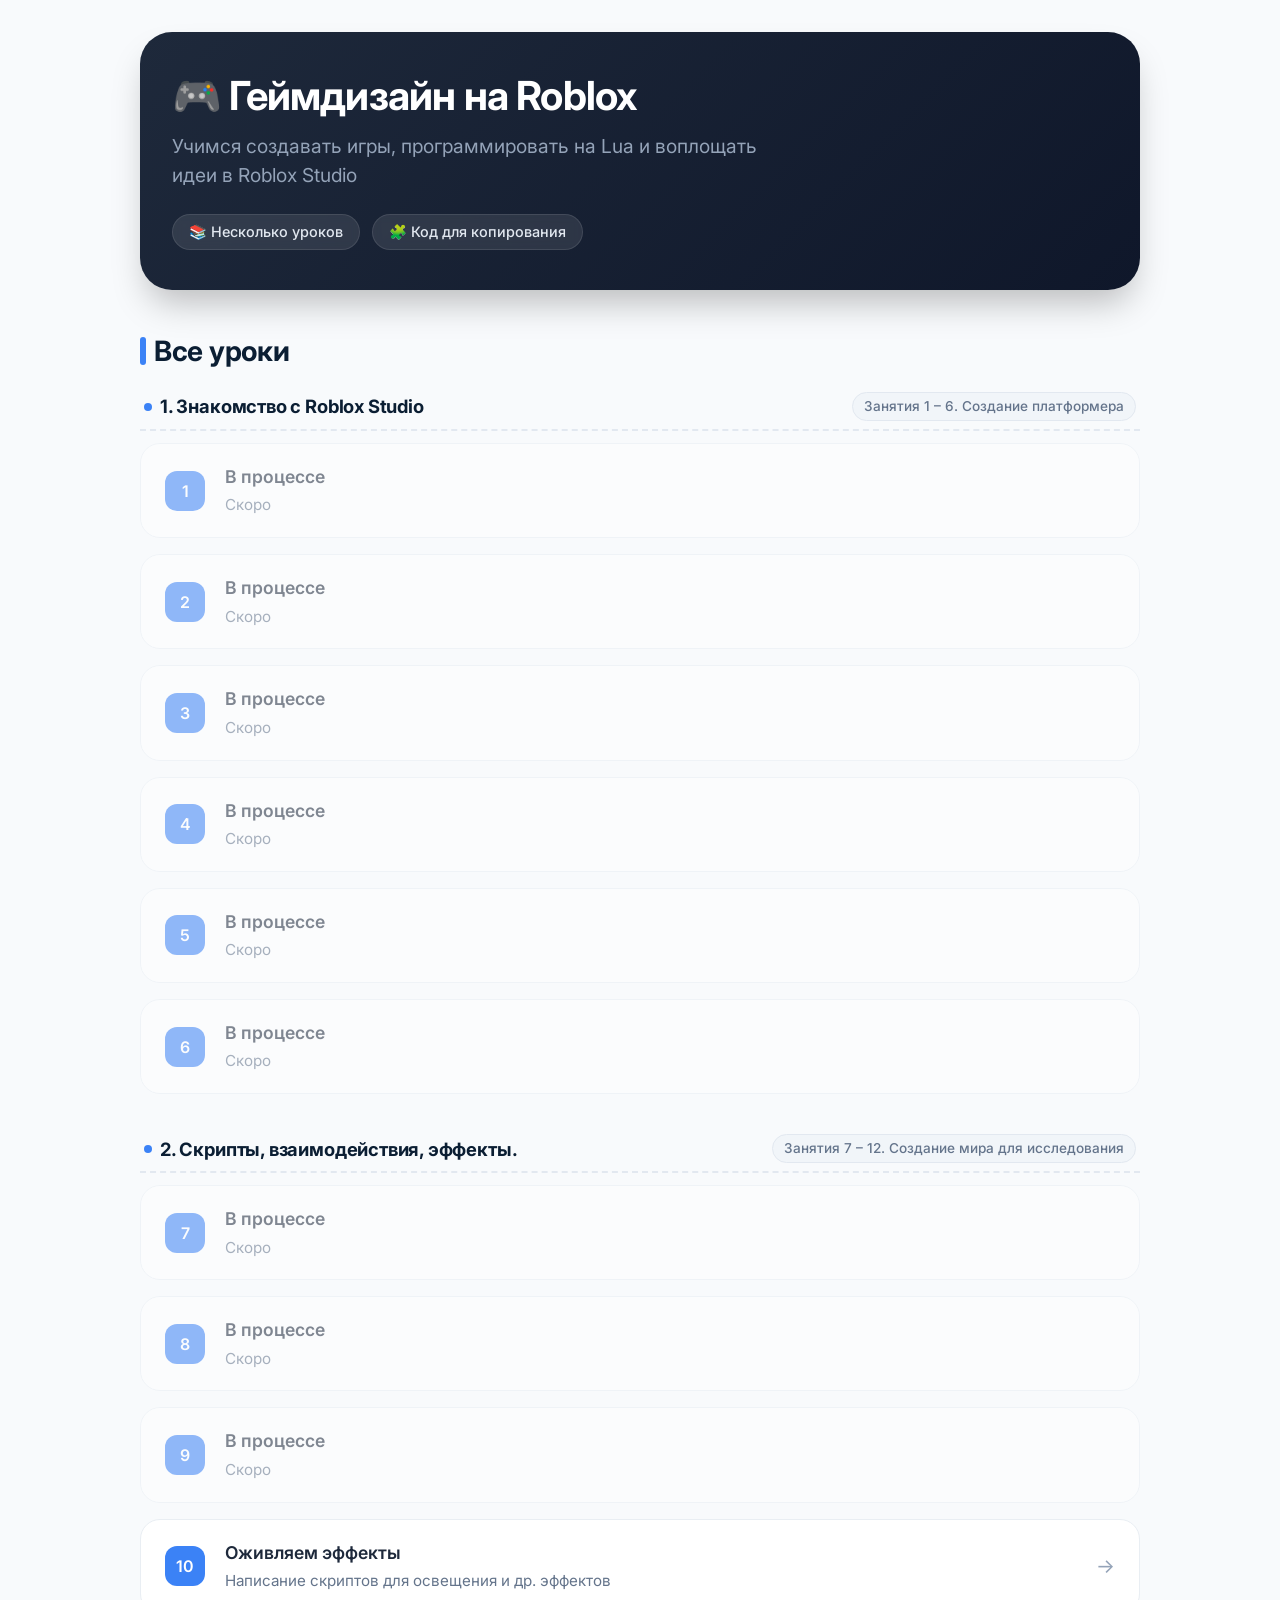
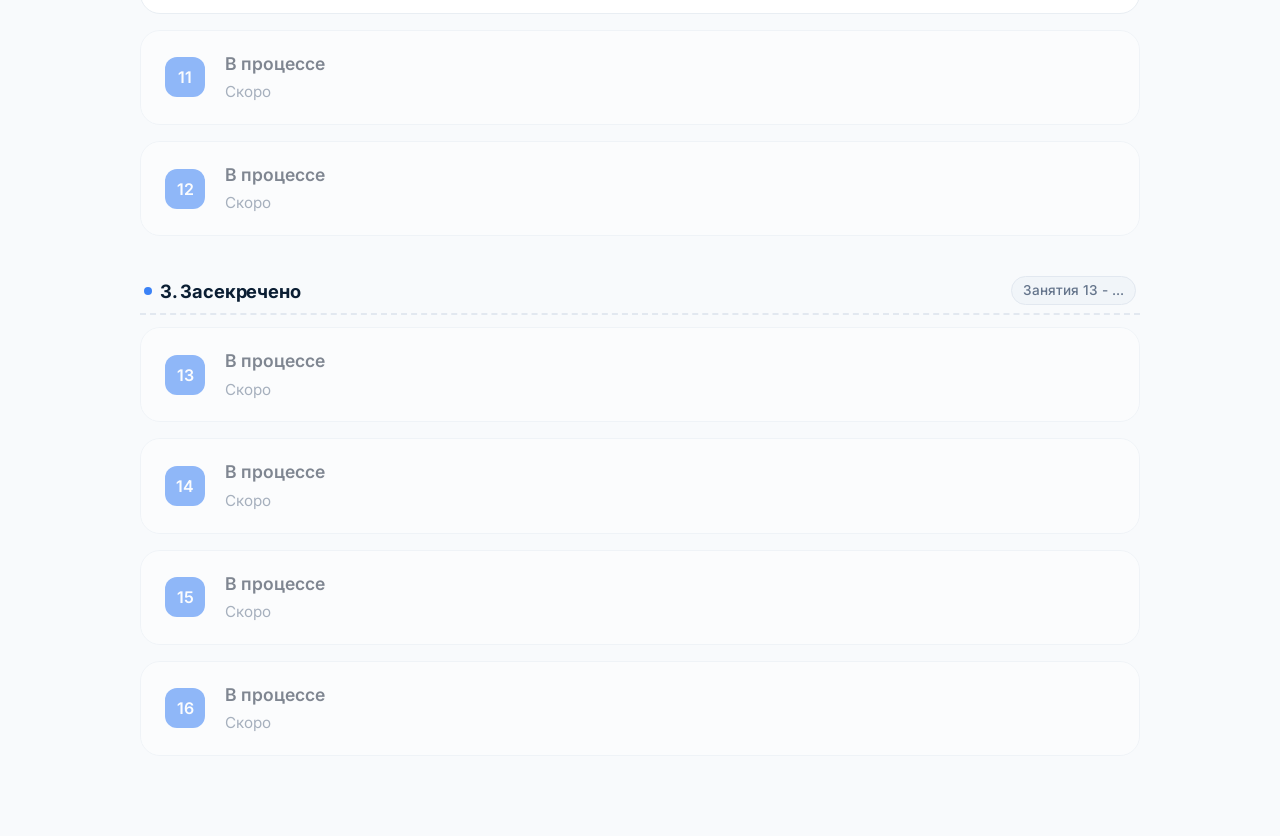
==== index.html @ 6292d8cd "Update index.html" ====
<!DOCTYPE html>
<html lang="ru">
<head>
  <meta charset="UTF-8">
  <meta name="viewport" content="width=device-width, initial-scale=1.0">
  <title>Геймдизайн на Roblox — уроки для юных создателей</title>
  <link rel="preconnect" href="https://fonts.googleapis.com">
  <link rel="preconnect" href="https://fonts.gstatic.com" crossorigin>
  <link href="https://fonts.googleapis.com/css2?family=Inter:opsz,wght@14..32,400;14..32,500;14..32,600;14..32,700&display=swap" rel="stylesheet">
  <link rel="stylesheet" href="css/style.css">
  <link rel="icon" type="image/png" href="logo-circle-tg.png">
</head>
<body>
  <div class="container">

    <header class="hero">
      <h1>🎮 Геймдизайн на Roblox</h1>
      <p class="subhead">Учимся создавать игры, программировать на Lua и воплощать идеи в Roblox Studio</p>
      <div class="badge-list">
        <span class="badge">📚 Несколько уроков</span>
        <span class="badge">🧩 Код для копирования</span>
      </div>
    </header>

    <section class="section">
      <h2 class="section-title">Все уроки</h2>

      <div class="topic-list">

        <!-- ПОДТЕМА 1 -->
        <section class="topic-block">
          <header class="topic-header">
            <h3 class="topic-title">1. Знакомство с Roblox Studio</h3>
            <span class="topic-range">Занятия 1 – 6. Создание платформера </span>
          </header>
          <div class="lesson-list">
            <a class="lesson-item lesson-item--disabled" href="#">
              <span class="lesson-item__num">1</span>
              <div class="lesson-item__body">
                <h3>В процессе</h3>
                <p>Скоро</p>
              </div>
            </a>
            <a class="lesson-item lesson-item--disabled" href="#">
              <span class="lesson-item__num">2</span>
              <div class="lesson-item__body">
                <h3>В процессе</h3>
                <p>Скоро</p>
              </div>
            </a>
            <a class="lesson-item lesson-item--disabled" href="#">
              <span class="lesson-item__num">3</span>
              <div class="lesson-item__body">
                <h3>В процессе</h3>
                <p>Скоро</p>
              </div>
            </a>
            <a class="lesson-item lesson-item--disabled" href="#">
              <span class="lesson-item__num">4</span>
              <div class="lesson-item__body">
                <h3>В процессе</h3>
                <p>Скоро</p>
              </div>
            </a>
            <a class="lesson-item lesson-item--disabled" href="#">
              <span class="lesson-item__num">5</span>
              <div class="lesson-item__body">
                <h3>В процессе</h3>
                <p>Скоро</p>
              </div>
            </a>
            <a class="lesson-item lesson-item--disabled" href="#">
              <span class="lesson-item__num">6</span>
              <div class="lesson-item__body">
                <h3>В процессе</h3>
                <p>Скоро</p>
              </div>
            </a>
          </div>
        </section>

        <!-- ПОДТЕМА 2 -->
        <section class="topic-block">
          <header class="topic-header">
            <h3 class="topic-title">2. Скрипты, взаимодействия, эффекты.</h3>
            <span class="topic-range">Занятия 7 – 12. Создание мира для исследования</span>
          </header>
          <div class="lesson-list">
            <a class="lesson-item lesson-item--disabled" href="#">
              <span class="lesson-item__num">7</span>
              <div class="lesson-item__body">
                <h3>В процессе</h3>
                <p>Скоро</p>
              </div>
            </a>
            <a class="lesson-item lesson-item--disabled" href="#">
              <span class="lesson-item__num">8</span>
              <div class="lesson-item__body">
                <h3>В процессе</h3>
                <p>Скоро</p>
              </div>
            </a>
            <a class="lesson-item lesson-item--disabled" href="#">
              <span class="lesson-item__num">9</span>
              <div class="lesson-item__body">
                <h3>В процессе</h3>
                <p>Скоро</p>
              </div>
            </a>
            <a class="lesson-item" href="lessons/lesson-10.html">
              <span class="lesson-item__num">10</span>
              <div class="lesson-item__body">
                <h3>Оживляем эффекты</h3>
                <p>Написание скриптов для освещения и др. эффектов</p>
              </div>
              <span class="lesson-item__arrow">→</span>
            </a>
            <a class="lesson-item lesson-item--disabled" href="#">
              <span class="lesson-item__num">11</span>
              <div class="lesson-item__body">
                <h3>В процессе</h3>
                <p>Скоро</p>
              </div>
            </a>
            <a class="lesson-item lesson-item--disabled" href="#">
              <span class="lesson-item__num">12</span>
              <div class="lesson-item__body">
                <h3>В процессе</h3>
                <p>Скоро</p>
              </div>
            </a>
          </div>
        </section>

        <!-- ПОДТЕМА 3 — занятие 7 является первым в этой подтеме -->
        <section class="topic-block">
          <header class="topic-header">
            <h3 class="topic-title">3. Засекречено</h3>
            <span class="topic-range">Занятия 13 - ...</span>
          </header>
          <div class="lesson-list">
            <a class="lesson-item lesson-item--disabled" href="#">
              <span class="lesson-item__num">13</span>
              <div class="lesson-item__body">
                <h3>В процессе</h3>
                <p>Скоро</p>
              </div>
            </a>
            <a class="lesson-item lesson-item--disabled" href="#">
              <span class="lesson-item__num">14</span>
              <div class="lesson-item__body">
                <h3>В процессе</h3>
                <p>Скоро</p>
              </div>
            </a>
            <a class="lesson-item lesson-item--disabled" href="#">
              <span class="lesson-item__num">15</span>
              <div class="lesson-item__body">
                <h3>В процессе</h3>
                <p>Скоро</p>
              </div>
            </a>
            <a class="lesson-item lesson-item--disabled" href="#">
              <span class="lesson-item__num">16</span>
              <div class="lesson-item__body">
                <h3>В процессе</h3>
                <p>Скоро</p>
              </div>
            </a>
          </div>
        </section>

      </div>
    </section>

  </div>
</body>
</html>
---- css/style.css ----
/* ===== БАЗА ===== */
* {
  margin: 0;
  padding: 0;
  box-sizing: border-box;
}

body {
  font-family: 'Inter', system-ui, -apple-system, sans-serif;
  background: #f8fafc;
  color: #0f172a;
  line-height: 1.5;
  padding: 2rem 1.5rem;
}

.container {
  max-width: 1000px;
  margin: 0 auto;
}

/* ===== ОБЩИЕ КОМПОНЕНТЫ ===== */
.section {
  margin-bottom: 3rem;
}

.section-title {
  font-size: 1.75rem;
  font-weight: 700;
  letter-spacing: -0.01em;
  margin-bottom: 1.25rem;
  display: flex;
  align-items: center;
  gap: 0.5rem;
  color: #0b1e33;
}

.section-title::before {
  content: '';
  display: inline-block;
  width: 6px;
  height: 1.75rem;
  background: #3b82f6;
  border-radius: 4px;
}

/* ===== ХЕДЕР ===== */
.hero {
  background: linear-gradient(135deg, #1e293b 0%, #0f172a 100%);
  color: white;
  border-radius: 2rem;
  padding: 2.5rem 2rem;
  margin-bottom: 2.5rem;
  box-shadow: 0 20px 35px -8px rgba(0, 0, 0, 0.25);
}

.hero h1 {
  font-size: 2.5rem;
  font-weight: 700;
  letter-spacing: -0.02em;
  line-height: 1.2;
  margin-bottom: 0.75rem;
}

.hero .subhead {
  font-size: 1.2rem;
  color: #94a3b8;
  max-width: 600px;
  font-weight: 400;
}

.badge-list {
  display: flex;
  flex-wrap: wrap;
  gap: 0.75rem;
  margin-top: 1.5rem;
}

.badge {
  background: rgba(255, 255, 255, 0.1);
  backdrop-filter: blur(4px);
  padding: 0.4rem 1rem;
  border-radius: 40px;
  font-size: 0.9rem;
  font-weight: 500;
  color: #e2e8f0;
  border: 1px solid rgba(255, 255, 255, 0.1);
}

/* ===== ХЛЕБНЫЕ КРОШКИ ===== */
.breadcrumbs {
  margin-bottom: 1.25rem;
  font-size: 0.95rem;
}

.breadcrumbs a {
  color: #3b82f6;
  text-decoration: none;
  font-weight: 500;
}

.breadcrumbs a:hover {
  text-decoration: underline;
}

/* ===== СПИСОК УРОКОВ (главная) ===== */
.lesson-list {
  display: flex;
  flex-direction: column;
  gap: 1rem;
}

.lesson-item {
  display: flex;
  align-items: center;
  gap: 1.25rem;
  background: white;
  padding: 1.25rem 1.5rem;
  border-radius: 1.25rem;
  border: 1px solid #e9eef3;
  text-decoration: none;
  color: inherit;
  transition: box-shadow 0.2s, border-color 0.2s, transform 0.1s;
}

.lesson-item:hover {
  box-shadow: 0 10px 20px -8px rgba(0, 0, 0, 0.1);
  border-color: #cbd5e1;
}

.lesson-item--disabled {
  opacity: 0.55;
  pointer-events: none;
}

.lesson-item__num {
  background: #3b82f6;
  color: white;
  width: 2.5rem;
  height: 2.5rem;
  border-radius: 12px;
  display: inline-flex;
  align-items: center;
  justify-content: center;
  font-weight: 600;
  flex-shrink: 0;
}

.lesson-item__body {
  flex: 1;
}

.lesson-item__body h3 {
  font-size: 1.1rem;
  font-weight: 600;
  color: #1e293b;
  margin-bottom: 0.25rem;
}

.lesson-item__body p {
  font-size: 0.95rem;
  color: #64748b;
}

.lesson-item__arrow {
  color: #94a3b8;
  font-size: 1.25rem;
}

/* ===== КАРТОЧКИ ЗАДАНИЙ ===== */
.task-grid {
  display: flex;
  flex-direction: column;
  gap: 2rem;
}

.task-card {
  background: white;
  border-radius: 1.5rem;
  box-shadow: 0 8px 20px -6px rgba(0, 0, 0, 0.08), 0 4px 12px -2px rgba(0, 0, 0, 0.03);
  border: 1px solid #e9eef3;
  overflow: hidden;
  transition: box-shadow 0.2s ease;
}

.task-card:hover {
  box-shadow: 0 18px 30px -10px rgba(0, 0, 0, 0.12);
}

.task-header {
  padding: 1.25rem 1.75rem;
  background: #f9fcff;
  border-bottom: 1px solid #e9eef3;
  display: flex;
  flex-wrap: wrap;
  align-items: center;
  justify-content: space-between;
  gap: 1rem;
}

.task-header h2 {
  font-size: 1.4rem;
  font-weight: 600;
  color: #1e293b;
  display: flex;
  align-items: center;
  gap: 0.75rem;
}

.task-number {
  background: #3b82f6;
  color: white;
  font-size: 0.9rem;
  font-weight: 600;
  width: 2rem;
  height: 2rem;
  display: inline-flex;
  align-items: center;
  justify-content: center;
  border-radius: 10px;
  flex-shrink: 0;
}

.task-desc {
  font-size: 1rem;
  color: #475569;
  max-width: 70%;
}

/* ===== БЛОК КОДА ===== */
.code-block-wrapper {
  padding: 1.5rem 1.75rem 1.75rem;
  background: #ffffff;
}

.code-label {
  display: flex;
  justify-content: space-between;
  align-items: center;
  margin-bottom: 0.75rem;
  gap: 1rem;
}

.code-label span {
  font-size: 0.85rem;
  letter-spacing: 0.03em;
  font-weight: 600;
  color: #64748b;
}

.copy-button {
  background: #eef2f6;
  border: 1px solid #dae2ed;
  padding: 0.5rem 1rem;
  border-radius: 2rem;
  font-size: 0.85rem;
  font-weight: 600;
  color: #1e293b;
  display: inline-flex;
  align-items: center;
  gap: 0.5rem;
  cursor: pointer;
  transition: background 0.15s, color 0.15s, transform 0.1s;
}

.copy-button:hover {
  background: #3b82f6;
  color: white;
  border-color: #3b82f6;
}

.copy-button:active {
  transform: scale(0.97);
}

.copy-button.copied {
  background: #10b981;
  color: white;
  border-color: #10b981;
}

pre {
  background: #0d1b2a;
  border-radius: 1rem;
  padding: 1.5rem 1.75rem;
  overflow-x: auto;
  font-family: 'Fira Code', 'JetBrains Mono', 'Cascadia Code', 'Consolas', monospace;
  font-size: 0.95rem;
  line-height: 1.6;
  color: #e2e8f0;
  border: 1px solid #1e2a3a;
  tab-size: 4;
}

code {
  font-family: inherit;
}

pre::-webkit-scrollbar {
  height: 8px;
}
pre::-webkit-scrollbar-track {
  background: #1e293b;
  border-radius: 4px;
}
pre::-webkit-scrollbar-thumb {
  background: #475569;
  border-radius: 4px;
}

/* ===== ФУТЕР / НАВИГАЦИЯ ===== */
.footer-nav {
  margin-top: 2.5rem;
  padding-top: 1.5rem;
  border-top: 2px solid #e2e8f0;
  display: flex;
  justify-content: space-between;
  align-items: center;
  flex-wrap: wrap;
  gap: 1rem;
  color: #64748b;
  font-size: 0.9rem;
}

.footer-nav a {
  color: #3b82f6;
  text-decoration: none;
  font-weight: 500;
}

.footer-nav a:hover {
  text-decoration: underline;
}

/* ===== МОБИЛЬНАЯ АДАПТИВНОСТЬ ===== */
@media (max-width: 640px) {
  body {
    padding: 1rem;
  }

  .hero {
    padding: 1.75rem 1.25rem;
  }

  .hero h1 {
    font-size: 1.9rem;
  }

  .task-header {
    flex-direction: column;
    align-items: flex-start;
    padding: 1rem 1.25rem;
  }

  .task-desc {
    max-width: 100%;
  }

  .code-block-wrapper {
    padding: 1rem 1.25rem 1.25rem;
  }

  pre {
    padding: 1rem;
    font-size: 0.85rem;
  }

  .task-header h2 {
    font-size: 1.2rem;
  }

  .lesson-item {
    padding: 1rem;
  }
}
/* ===== ПОДТЕМЫ ===== */
.topic-list {
  display: flex;
  flex-direction: column;
  gap: 2.5rem;
}

.topic-block {
  display: flex;
  flex-direction: column;
  gap: 0.75rem;
}

.topic-header {
  display: flex;
  align-items: baseline;
  justify-content: space-between;
  flex-wrap: wrap;
  gap: 0.5rem;
  padding: 0 0.25rem 0.5rem;
  border-bottom: 2px dashed #e2e8f0;
}

.topic-title {
  font-size: 1.15rem;
  font-weight: 700;
  color: #0b1e33;
  letter-spacing: -0.01em;
  display: flex;
  align-items: center;
  gap: 0.5rem;
}

.topic-title::before {
  content: '';
  width: 8px;
  height: 8px;
  background: #3b82f6;
  border-radius: 50%;
  display: inline-block;
}

.topic-range {
  font-size: 0.85rem;
  font-weight: 500;
  color: #64748b;
  background: #f1f5f9;
  padding: 0.2rem 0.7rem;
  border-radius: 40px;
  border: 1px solid #e2e8f0;
  white-space: nowrap;
}

/* ===== МОБИЛЬНАЯ АДАПТИВНОСТЬ (дополнение к существующему блоку) ===== */
@media (max-width: 640px) {
  .topic-header {
    flex-direction: column;
    align-items: flex-start;
  }

  .topic-title {
    font-size: 1.05rem;
  }
}
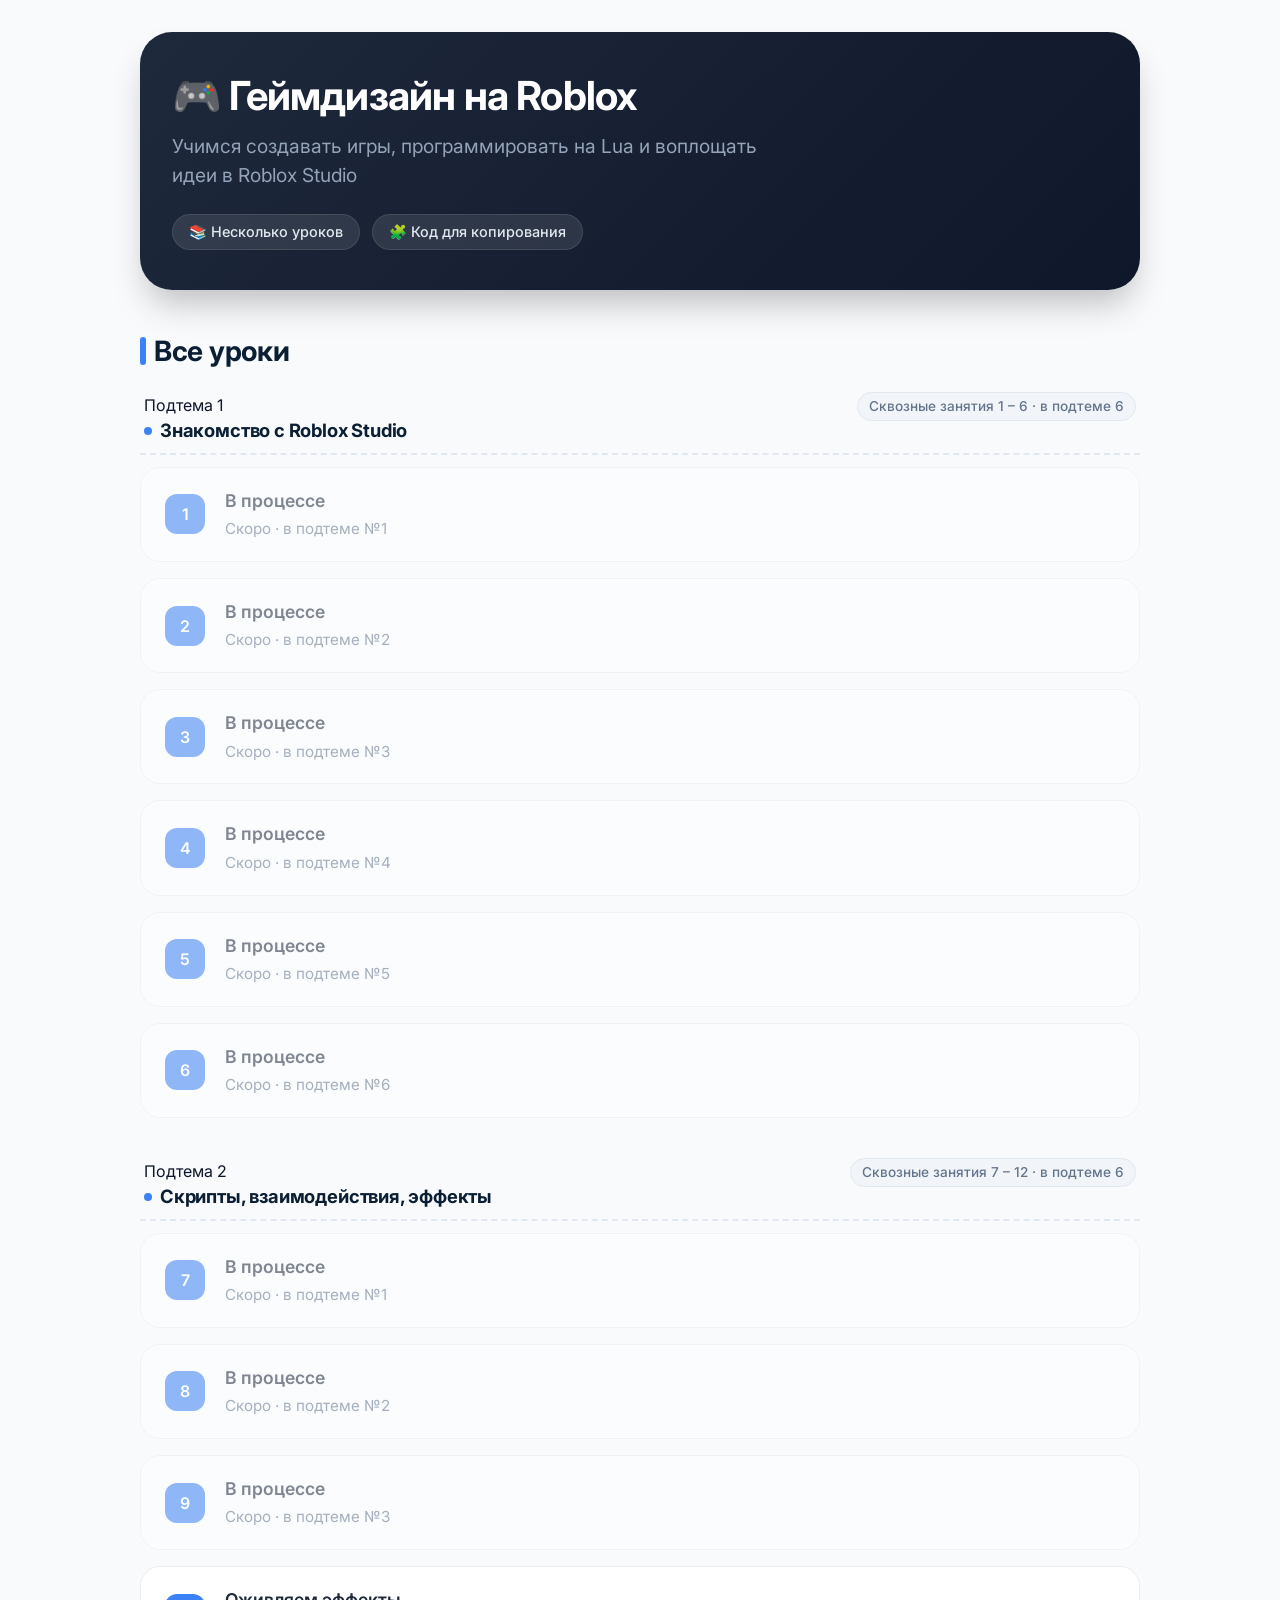
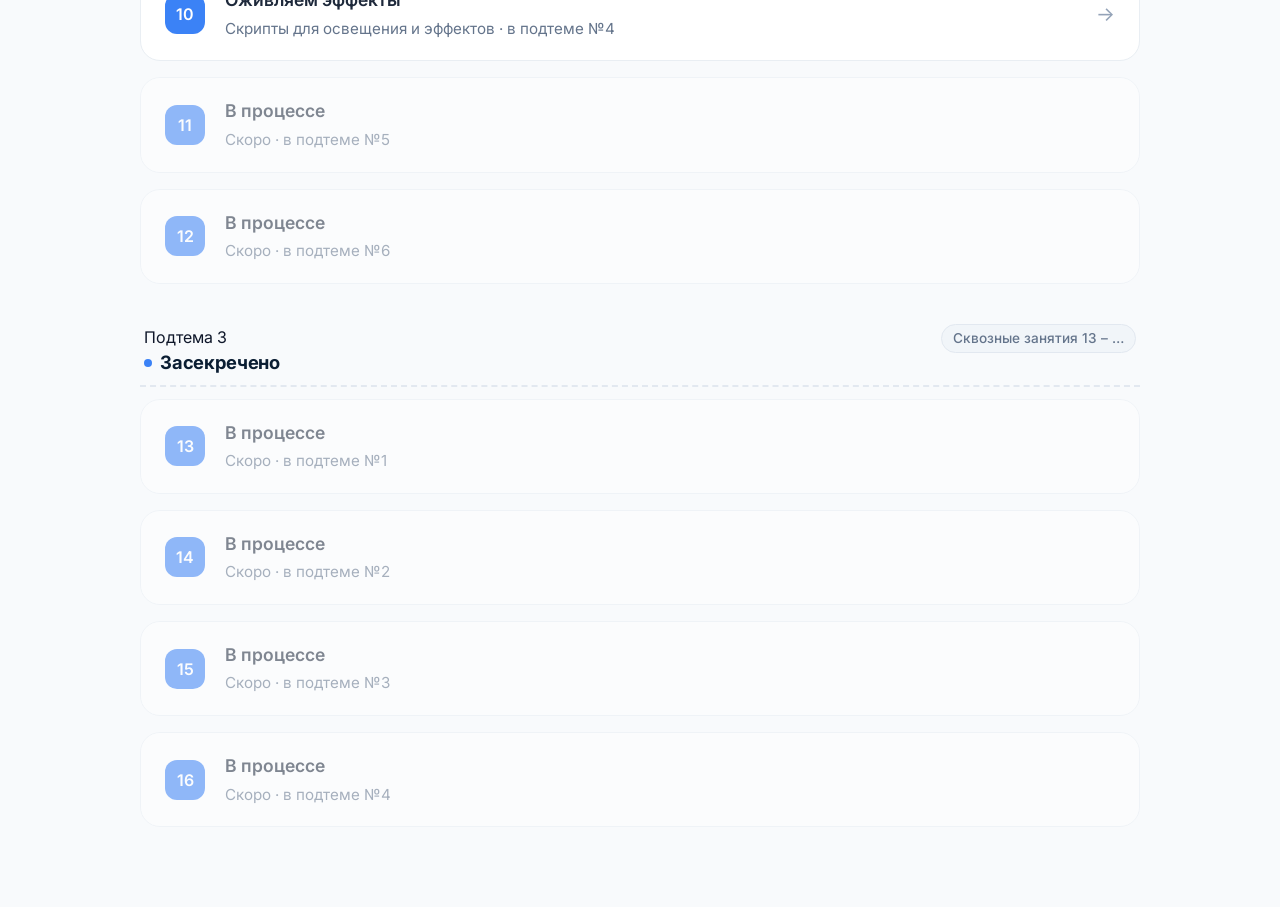
==== commit 4dc2680f: "Update index.html" ====
--- a/index.html
+++ b/index.html
@@ -30,50 +30,53 @@
         <!-- ПОДТЕМА 1 -->
         <section class="topic-block">
           <header class="topic-header">
-            <h3 class="topic-title">1. Знакомство с Roblox Studio</h3>
-            <span class="topic-range">Занятия 1 – 6. Создание платформера </span>
+            <div class="topic-header__title">
+              <span class="topic-index">Подтема 1</span>
+              <h3 class="topic-title">Знакомство с Roblox Studio</h3>
+            </div>
+            <span class="topic-range">Сквозные занятия 1 – 6 · в подтеме 6</span>
           </header>
           <div class="lesson-list">
             <a class="lesson-item lesson-item--disabled" href="#">
               <span class="lesson-item__num">1</span>
               <div class="lesson-item__body">
                 <h3>В процессе</h3>
-                <p>Скоро</p>
+                <p>Скоро · в подтеме №1</p>
               </div>
             </a>
             <a class="lesson-item lesson-item--disabled" href="#">
               <span class="lesson-item__num">2</span>
               <div class="lesson-item__body">
                 <h3>В процессе</h3>
-                <p>Скоро</p>
+                <p>Скоро · в подтеме №2</p>
               </div>
             </a>
             <a class="lesson-item lesson-item--disabled" href="#">
               <span class="lesson-item__num">3</span>
               <div class="lesson-item__body">
                 <h3>В процессе</h3>
-                <p>Скоро</p>
+                <p>Скоро · в подтеме №3</p>
               </div>
             </a>
             <a class="lesson-item lesson-item--disabled" href="#">
               <span class="lesson-item__num">4</span>
               <div class="lesson-item__body">
                 <h3>В процессе</h3>
-                <p>Скоро</p>
+                <p>Скоро · в подтеме №4</p>
               </div>
             </a>
             <a class="lesson-item lesson-item--disabled" href="#">
               <span class="lesson-item__num">5</span>
               <div class="lesson-item__body">
                 <h3>В процессе</h3>
-                <p>Скоро</p>
+                <p>Скоро · в подтеме №5</p>
               </div>
             </a>
             <a class="lesson-item lesson-item--disabled" href="#">
               <span class="lesson-item__num">6</span>
               <div class="lesson-item__body">
                 <h3>В процессе</h3>
-                <p>Скоро</p>
+                <p>Скоро · в подтеме №6</p>
               </div>
             </a>
           </div>
@@ -82,36 +85,39 @@
         <!-- ПОДТЕМА 2 -->
         <section class="topic-block">
           <header class="topic-header">
-            <h3 class="topic-title">2. Скрипты, взаимодействия, эффекты.</h3>
-            <span class="topic-range">Занятия 7 – 12. Создание мира для исследования</span>
+            <div class="topic-header__title">
+              <span class="topic-index">Подтема 2</span>
+              <h3 class="topic-title">Скрипты, взаимодействия, эффекты</h3>
+            </div>
+            <span class="topic-range">Сквозные занятия 7 – 12 · в подтеме 6</span>
           </header>
           <div class="lesson-list">
             <a class="lesson-item lesson-item--disabled" href="#">
               <span class="lesson-item__num">7</span>
               <div class="lesson-item__body">
                 <h3>В процессе</h3>
-                <p>Скоро</p>
+                <p>Скоро · в подтеме №1</p>
               </div>
             </a>
             <a class="lesson-item lesson-item--disabled" href="#">
               <span class="lesson-item__num">8</span>
               <div class="lesson-item__body">
                 <h3>В процессе</h3>
-                <p>Скоро</p>
+                <p>Скоро · в подтеме №2</p>
               </div>
             </a>
             <a class="lesson-item lesson-item--disabled" href="#">
               <span class="lesson-item__num">9</span>
               <div class="lesson-item__body">
                 <h3>В процессе</h3>
-                <p>Скоро</p>
+                <p>Скоро · в подтеме №3</p>
               </div>
             </a>
             <a class="lesson-item" href="lessons/lesson-10.html">
               <span class="lesson-item__num">10</span>
               <div class="lesson-item__body">
                 <h3>Оживляем эффекты</h3>
-                <p>Написание скриптов для освещения и др. эффектов</p>
+                <p>Скрипты для освещения и эффектов · в подтеме №4</p>
               </div>
               <span class="lesson-item__arrow">→</span>
             </a>
@@ -119,52 +125,55 @@
               <span class="lesson-item__num">11</span>
               <div class="lesson-item__body">
                 <h3>В процессе</h3>
-                <p>Скоро</p>
+                <p>Скоро · в подтеме №5</p>
               </div>
             </a>
             <a class="lesson-item lesson-item--disabled" href="#">
               <span class="lesson-item__num">12</span>
               <div class="lesson-item__body">
                 <h3>В процессе</h3>
-                <p>Скоро</p>
+                <p>Скоро · в подтеме №6</p>
               </div>
             </a>
           </div>
         </section>
 
-        <!-- ПОДТЕМА 3 — занятие 7 является первым в этой подтеме -->
+        <!-- ПОДТЕМА 3 -->
         <section class="topic-block">
           <header class="topic-header">
-            <h3 class="topic-title">3. Засекречено</h3>
-            <span class="topic-range">Занятия 13 - ...</span>
+            <div class="topic-header__title">
+              <span class="topic-index">Подтема 3</span>
+              <h3 class="topic-title">Засекречено</h3>
+            </div>
+            <span class="topic-range">Сквозные занятия 13 – …</span>
           </header>
           <div class="lesson-list">
             <a class="lesson-item lesson-item--disabled" href="#">
               <span class="lesson-item__num">13</span>
               <div class="lesson-item__body">
                 <h3>В процессе</h3>
-                <p>Скоро</p>
+                <p>Скоро · в подтеме №1</p>
               </div>
             </a>
             <a class="lesson-item lesson-item--disabled" href="#">
               <span class="lesson-item__num">14</span>
               <div class="lesson-item__body">
                 <h3>В процессе</h3>
-                <p>Скоро</p>
+                <p>Скоро · в подтеме №2</p>
               </div>
             </a>
             <a class="lesson-item lesson-item--disabled" href="#">
               <span class="lesson-item__num">15</span>
               <div class="lesson-item__body">
                 <h3>В процессе</h3>
-                <p>Скоро</p>
+                <p>Скоро · в подтеме №3</p>
               </div>
             </a>
             <a class="lesson-item lesson-item--disabled" href="#">
               <span class="lesson-item__num">16</span>
               <div class="lesson-item__body">
                 <h3>В процессе</h3>
-                <p>Скоро</p>
+                <p>Скоро · в подтеме №4</p>
               </div>
             </a>
           </div>
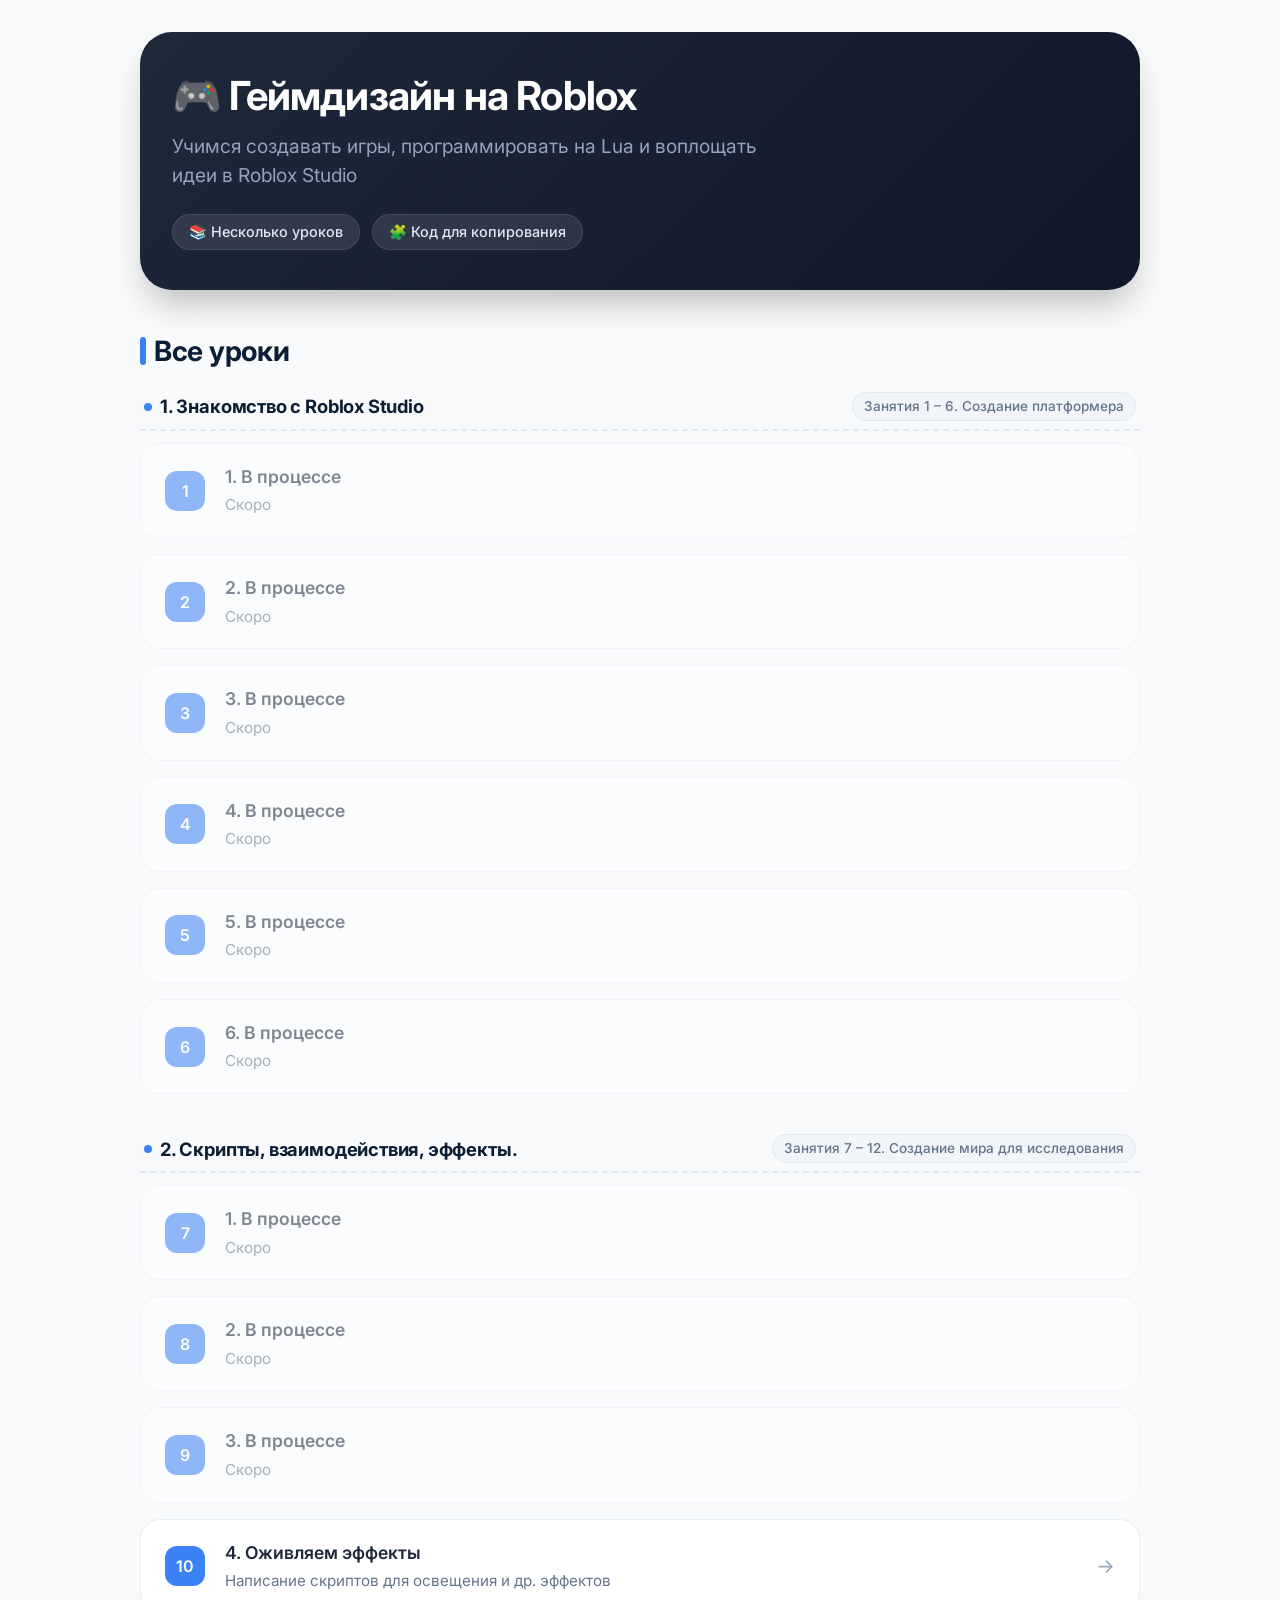
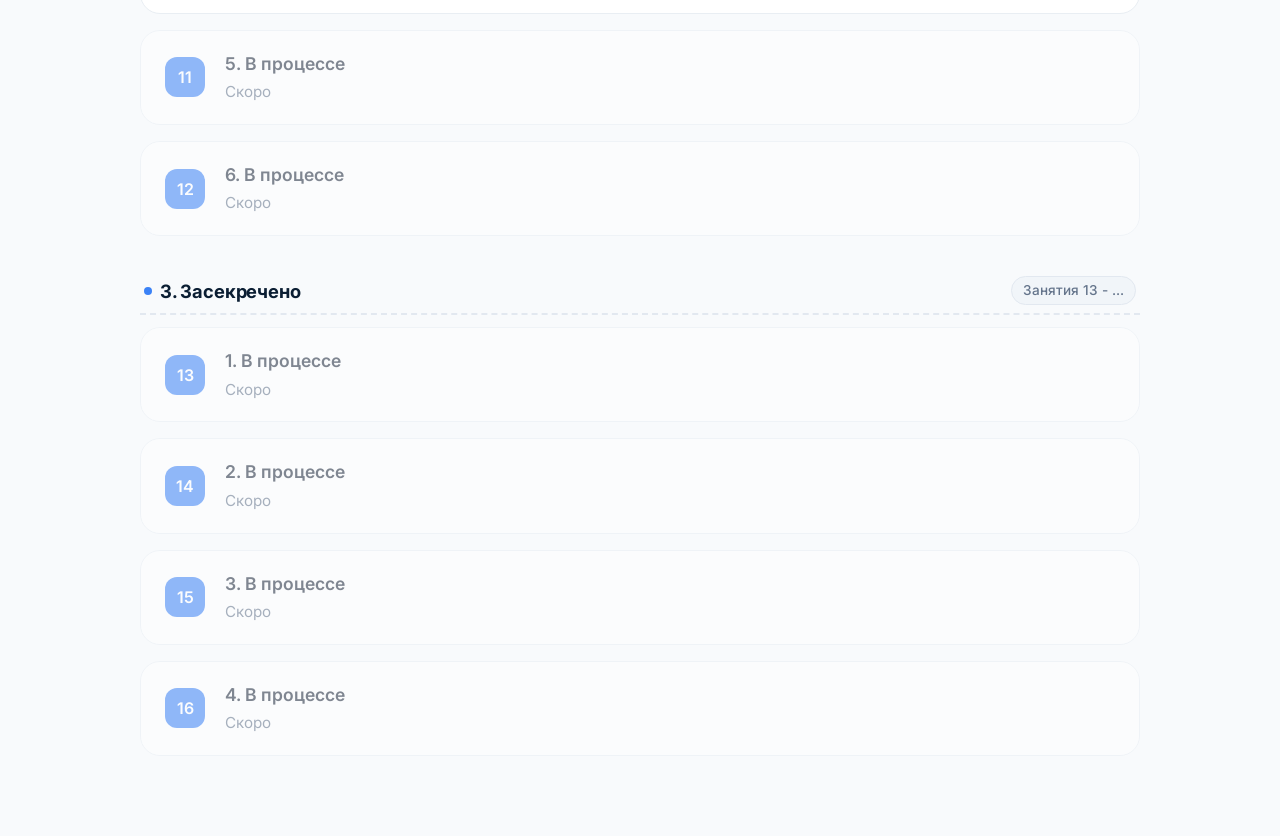
==== commit b41d3846: "Update index.html" ====
--- a/index.html
+++ b/index.html
@@ -30,53 +30,50 @@
         <!-- ПОДТЕМА 1 -->
         <section class="topic-block">
           <header class="topic-header">
-            <div class="topic-header__title">
-              <span class="topic-index">Подтема 1</span>
-              <h3 class="topic-title">Знакомство с Roblox Studio</h3>
-            </div>
-            <span class="topic-range">Сквозные занятия 1 – 6 · в подтеме 6</span>
+            <h3 class="topic-title">1. Знакомство с Roblox Studio</h3>
+            <span class="topic-range">Занятия 1 – 6. Создание платформера </span>
           </header>
           <div class="lesson-list">
             <a class="lesson-item lesson-item--disabled" href="#">
               <span class="lesson-item__num">1</span>
               <div class="lesson-item__body">
-                <h3>В процессе</h3>
-                <p>Скоро · в подтеме №1</p>
+                <h3>1. В процессе</h3>
+                <p>Скоро</p>
               </div>
             </a>
             <a class="lesson-item lesson-item--disabled" href="#">
               <span class="lesson-item__num">2</span>
               <div class="lesson-item__body">
-                <h3>В процессе</h3>
-                <p>Скоро · в подтеме №2</p>
+                <h3>2. В процессе</h3>
+                <p>Скоро</p>
               </div>
             </a>
             <a class="lesson-item lesson-item--disabled" href="#">
               <span class="lesson-item__num">3</span>
               <div class="lesson-item__body">
-                <h3>В процессе</h3>
-                <p>Скоро · в подтеме №3</p>
+                <h3>3. В процессе</h3>
+                <p>Скоро</p>
               </div>
             </a>
             <a class="lesson-item lesson-item--disabled" href="#">
               <span class="lesson-item__num">4</span>
               <div class="lesson-item__body">
-                <h3>В процессе</h3>
-                <p>Скоро · в подтеме №4</p>
+                <h3>4. В процессе</h3>
+                <p>Скоро</p>
               </div>
             </a>
             <a class="lesson-item lesson-item--disabled" href="#">
               <span class="lesson-item__num">5</span>
               <div class="lesson-item__body">
-                <h3>В процессе</h3>
-                <p>Скоро · в подтеме №5</p>
+                <h3>5. В процессе</h3>
+                <p>Скоро</p>
               </div>
             </a>
             <a class="lesson-item lesson-item--disabled" href="#">
               <span class="lesson-item__num">6</span>
               <div class="lesson-item__body">
-                <h3>В процессе</h3>
-                <p>Скоро · в подтеме №6</p>
+                <h3>6. В процессе</h3>
+                <p>Скоро</p>
               </div>
             </a>
           </div>
@@ -85,95 +82,89 @@
         <!-- ПОДТЕМА 2 -->
         <section class="topic-block">
           <header class="topic-header">
-            <div class="topic-header__title">
-              <span class="topic-index">Подтема 2</span>
-              <h3 class="topic-title">Скрипты, взаимодействия, эффекты</h3>
-            </div>
-            <span class="topic-range">Сквозные занятия 7 – 12 · в подтеме 6</span>
+            <h3 class="topic-title">2. Скрипты, взаимодействия, эффекты.</h3>
+            <span class="topic-range">Занятия 7 – 12. Создание мира для исследования</span>
           </header>
           <div class="lesson-list">
             <a class="lesson-item lesson-item--disabled" href="#">
               <span class="lesson-item__num">7</span>
               <div class="lesson-item__body">
-                <h3>В процессе</h3>
-                <p>Скоро · в подтеме №1</p>
+                <h3>1. В процессе</h3>
+                <p>Скоро</p>
               </div>
             </a>
             <a class="lesson-item lesson-item--disabled" href="#">
               <span class="lesson-item__num">8</span>
               <div class="lesson-item__body">
-                <h3>В процессе</h3>
-                <p>Скоро · в подтеме №2</p>
+                <h3>2. В процессе</h3>
+                <p>Скоро</p>
               </div>
             </a>
             <a class="lesson-item lesson-item--disabled" href="#">
               <span class="lesson-item__num">9</span>
               <div class="lesson-item__body">
-                <h3>В процессе</h3>
-                <p>Скоро · в подтеме №3</p>
+                <h3>3. В процессе</h3>
+                <p>Скоро</p>
               </div>
             </a>
             <a class="lesson-item" href="lessons/lesson-10.html">
               <span class="lesson-item__num">10</span>
               <div class="lesson-item__body">
-                <h3>Оживляем эффекты</h3>
-                <p>Скрипты для освещения и эффектов · в подтеме №4</p>
+                <h3>4. Оживляем эффекты</h3>
+                <p>Написание скриптов для освещения и др. эффектов</p>
               </div>
               <span class="lesson-item__arrow">→</span>
             </a>
             <a class="lesson-item lesson-item--disabled" href="#">
               <span class="lesson-item__num">11</span>
               <div class="lesson-item__body">
-                <h3>В процессе</h3>
-                <p>Скоро · в подтеме №5</p>
+                <h3>5. В процессе</h3>
+                <p>Скоро</p>
               </div>
             </a>
             <a class="lesson-item lesson-item--disabled" href="#">
               <span class="lesson-item__num">12</span>
               <div class="lesson-item__body">
-                <h3>В процессе</h3>
-                <p>Скоро · в подтеме №6</p>
+                <h3>6. В процессе</h3>
+                <p>Скоро</p>
               </div>
             </a>
           </div>
         </section>
 
-        <!-- ПОДТЕМА 3 -->
+        <!-- ПОДТЕМА 3 — занятие 7 является первым в этой подтеме -->
         <section class="topic-block">
           <header class="topic-header">
-            <div class="topic-header__title">
-              <span class="topic-index">Подтема 3</span>
-              <h3 class="topic-title">Засекречено</h3>
-            </div>
-            <span class="topic-range">Сквозные занятия 13 – …</span>
+            <h3 class="topic-title">3. Засекречено</h3>
+            <span class="topic-range">Занятия 13 - ...</span>
           </header>
           <div class="lesson-list">
             <a class="lesson-item lesson-item--disabled" href="#">
               <span class="lesson-item__num">13</span>
               <div class="lesson-item__body">
-                <h3>В процессе</h3>
-                <p>Скоро · в подтеме №1</p>
+                <h3>1. В процессе</h3>
+                <p>Скоро</p>
               </div>
             </a>
             <a class="lesson-item lesson-item--disabled" href="#">
               <span class="lesson-item__num">14</span>
               <div class="lesson-item__body">
-                <h3>В процессе</h3>
-                <p>Скоро · в подтеме №2</p>
+                <h3>2. В процессе</h3>
+                <p>Скоро</p>
               </div>
             </a>
             <a class="lesson-item lesson-item--disabled" href="#">
               <span class="lesson-item__num">15</span>
               <div class="lesson-item__body">
-                <h3>В процессе</h3>
-                <p>Скоро · в подтеме №3</p>
+                <h3>3. В процессе</h3>
+                <p>Скоро</p>
               </div>
             </a>
             <a class="lesson-item lesson-item--disabled" href="#">
               <span class="lesson-item__num">16</span>
               <div class="lesson-item__body">
-                <h3>В процессе</h3>
-                <p>Скоро · в подтеме №4</p>
+                <h3>4. В процессе</h3>
+                <p>Скоро</p>
               </div>
             </a>
           </div>
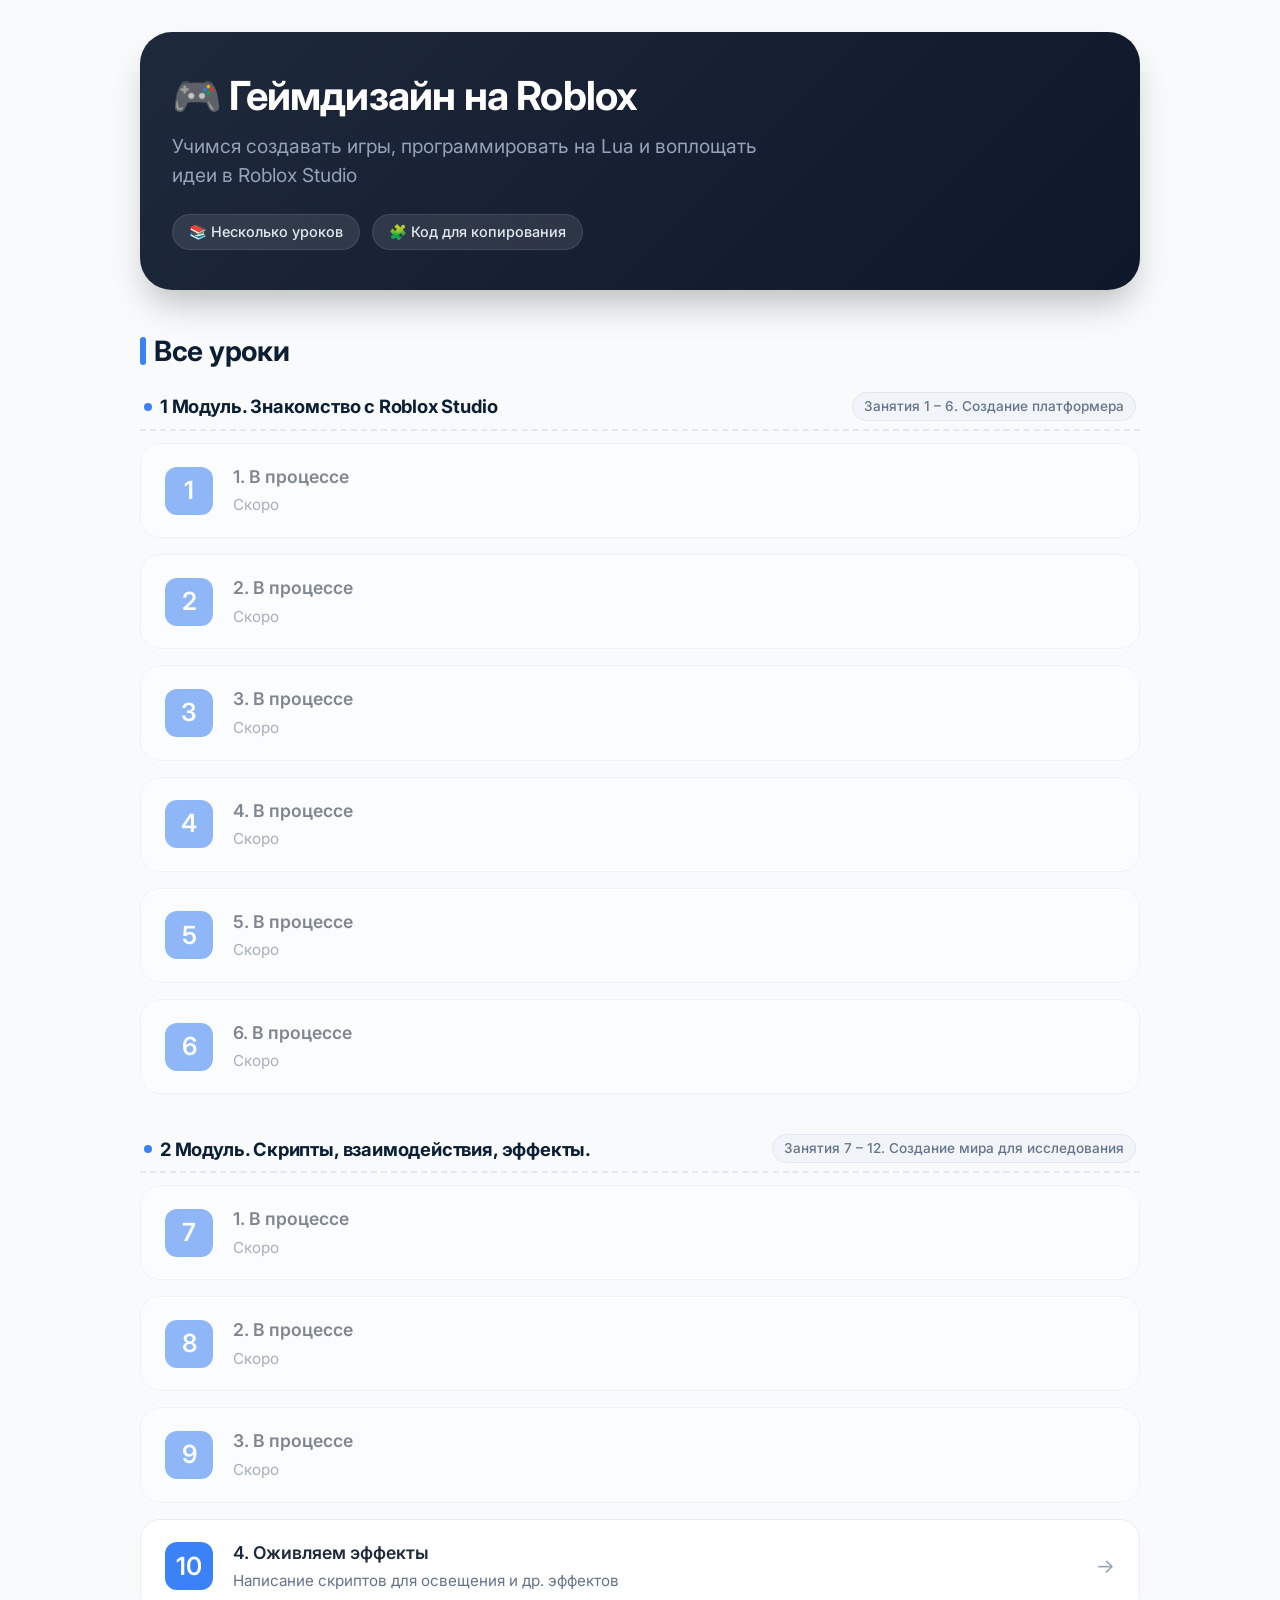
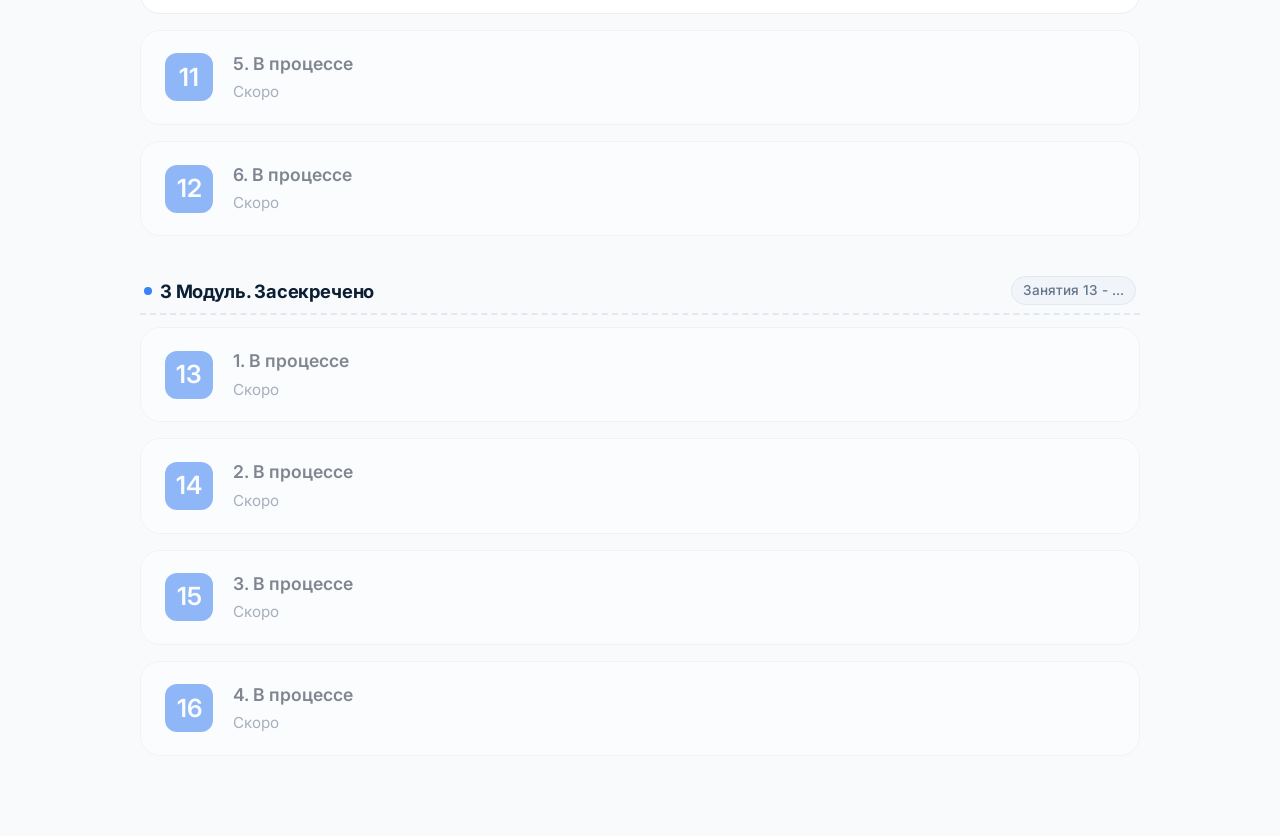
==== commit 21905c11: "Update index.html" ====
--- a/index.html
+++ b/index.html
@@ -30,7 +30,7 @@
         <!-- ПОДТЕМА 1 -->
         <section class="topic-block">
           <header class="topic-header">
-            <h3 class="topic-title">1. Знакомство с Roblox Studio</h3>
+            <h3 class="topic-title">1 Модуль. Знакомство с Roblox Studio</h3>
             <span class="topic-range">Занятия 1 – 6. Создание платформера </span>
           </header>
           <div class="lesson-list">
@@ -82,7 +82,7 @@
         <!-- ПОДТЕМА 2 -->
         <section class="topic-block">
           <header class="topic-header">
-            <h3 class="topic-title">2. Скрипты, взаимодействия, эффекты.</h3>
+            <h3 class="topic-title">2 Модуль. Скрипты, взаимодействия, эффекты.</h3>
             <span class="topic-range">Занятия 7 – 12. Создание мира для исследования</span>
           </header>
           <div class="lesson-list">
@@ -135,7 +135,7 @@
         <!-- ПОДТЕМА 3 — занятие 7 является первым в этой подтеме -->
         <section class="topic-block">
           <header class="topic-header">
-            <h3 class="topic-title">3. Засекречено</h3>
+            <h3 class="topic-title">3 Модуль. Засекречено</h3>
             <span class="topic-range">Занятия 13 - ...</span>
           </header>
           <div class="lesson-list">
--- a/css/style.css
+++ b/css/style.css
@@ -1,438 +1,589 @@
 /* ===== БАЗА ===== */
 * {
-  margin: 0;
-  padding: 0;
-  box-sizing: border-box;
-}
-
-body {
-  font-family: 'Inter', system-ui, -apple-system, sans-serif;
-  background: #f8fafc;
-  color: #0f172a;
-  line-height: 1.5;
-  padding: 2rem 1.5rem;
-}
-
-.container {
-  max-width: 1000px;
-  margin: 0 auto;
-}
-
-/* ===== ОБЩИЕ КОМПОНЕНТЫ ===== */
-.section {
-  margin-bottom: 3rem;
-}
-
-.section-title {
-  font-size: 1.75rem;
-  font-weight: 700;
-  letter-spacing: -0.01em;
-  margin-bottom: 1.25rem;
-  display: flex;
-  align-items: center;
-  gap: 0.5rem;
-  color: #0b1e33;
-}
-
-.section-title::before {
-  content: '';
-  display: inline-block;
-  width: 6px;
-  height: 1.75rem;
-  background: #3b82f6;
-  border-radius: 4px;
-}
-
-/* ===== ХЕДЕР ===== */
-.hero {
-  background: linear-gradient(135deg, #1e293b 0%, #0f172a 100%);
-  color: white;
-  border-radius: 2rem;
-  padding: 2.5rem 2rem;
-  margin-bottom: 2.5rem;
-  box-shadow: 0 20px 35px -8px rgba(0, 0, 0, 0.25);
-}
-
-.hero h1 {
-  font-size: 2.5rem;
-  font-weight: 700;
-  letter-spacing: -0.02em;
-  line-height: 1.2;
-  margin-bottom: 0.75rem;
-}
-
-.hero .subhead {
-  font-size: 1.2rem;
-  color: #94a3b8;
-  max-width: 600px;
-  font-weight: 400;
-}
-
-.badge-list {
-  display: flex;
-  flex-wrap: wrap;
-  gap: 0.75rem;
-  margin-top: 1.5rem;
-}
-
-.badge {
-  background: rgba(255, 255, 255, 0.1);
-  backdrop-filter: blur(4px);
-  padding: 0.4rem 1rem;
-  border-radius: 40px;
-  font-size: 0.9rem;
-  font-weight: 500;
-  color: #e2e8f0;
-  border: 1px solid rgba(255, 255, 255, 0.1);
-}
-
-/* ===== ХЛЕБНЫЕ КРОШКИ ===== */
-.breadcrumbs {
-  margin-bottom: 1.25rem;
-  font-size: 0.95rem;
-}
-
-.breadcrumbs a {
-  color: #3b82f6;
-  text-decoration: none;
-  font-weight: 500;
-}
-
-.breadcrumbs a:hover {
-  text-decoration: underline;
-}
-
-/* ===== СПИСОК УРОКОВ (главная) ===== */
-.lesson-list {
-  display: flex;
-  flex-direction: column;
-  gap: 1rem;
-}
-
-.lesson-item {
-  display: flex;
-  align-items: center;
-  gap: 1.25rem;
-  background: white;
-  padding: 1.25rem 1.5rem;
-  border-radius: 1.25rem;
-  border: 1px solid #e9eef3;
-  text-decoration: none;
-  color: inherit;
-  transition: box-shadow 0.2s, border-color 0.2s, transform 0.1s;
-}
-
-.lesson-item:hover {
-  box-shadow: 0 10px 20px -8px rgba(0, 0, 0, 0.1);
-  border-color: #cbd5e1;
-}
-
-.lesson-item--disabled {
-  opacity: 0.55;
-  pointer-events: none;
-}
-
-.lesson-item__num {
-  background: #3b82f6;
-  color: white;
-  width: 2.5rem;
-  height: 2.5rem;
-  border-radius: 12px;
-  display: inline-flex;
-  align-items: center;
-  justify-content: center;
-  font-weight: 600;
-  flex-shrink: 0;
-}
-
-.lesson-item__body {
-  flex: 1;
-}
-
-.lesson-item__body h3 {
-  font-size: 1.1rem;
-  font-weight: 600;
-  color: #1e293b;
-  margin-bottom: 0.25rem;
-}
-
-.lesson-item__body p {
-  font-size: 0.95rem;
-  color: #64748b;
-}
-
-.lesson-item__arrow {
-  color: #94a3b8;
-  font-size: 1.25rem;
-}
-
-/* ===== КАРТОЧКИ ЗАДАНИЙ ===== */
-.task-grid {
-  display: flex;
-  flex-direction: column;
-  gap: 2rem;
-}
-
-.task-card {
-  background: white;
-  border-radius: 1.5rem;
-  box-shadow: 0 8px 20px -6px rgba(0, 0, 0, 0.08), 0 4px 12px -2px rgba(0, 0, 0, 0.03);
-  border: 1px solid #e9eef3;
-  overflow: hidden;
-  transition: box-shadow 0.2s ease;
-}
-
-.task-card:hover {
-  box-shadow: 0 18px 30px -10px rgba(0, 0, 0, 0.12);
-}
-
-.task-header {
-  padding: 1.25rem 1.75rem;
-  background: #f9fcff;
-  border-bottom: 1px solid #e9eef3;
-  display: flex;
-  flex-wrap: wrap;
-  align-items: center;
-  justify-content: space-between;
-  gap: 1rem;
-}
-
-.task-header h2 {
-  font-size: 1.4rem;
-  font-weight: 600;
-  color: #1e293b;
-  display: flex;
-  align-items: center;
-  gap: 0.75rem;
-}
-
-.task-number {
-  background: #3b82f6;
-  color: white;
-  font-size: 0.9rem;
-  font-weight: 600;
-  width: 2rem;
-  height: 2rem;
-  display: inline-flex;
-  align-items: center;
-  justify-content: center;
-  border-radius: 10px;
-  flex-shrink: 0;
-}
-
-.task-desc {
-  font-size: 1rem;
-  color: #475569;
-  max-width: 70%;
-}
-
-/* ===== БЛОК КОДА ===== */
-.code-block-wrapper {
-  padding: 1.5rem 1.75rem 1.75rem;
-  background: #ffffff;
-}
-
-.code-label {
-  display: flex;
-  justify-content: space-between;
-  align-items: center;
-  margin-bottom: 0.75rem;
-  gap: 1rem;
-}
-
-.code-label span {
-  font-size: 0.85rem;
-  letter-spacing: 0.03em;
-  font-weight: 600;
-  color: #64748b;
-}
-
-.copy-button {
-  background: #eef2f6;
-  border: 1px solid #dae2ed;
-  padding: 0.5rem 1rem;
-  border-radius: 2rem;
-  font-size: 0.85rem;
-  font-weight: 600;
-  color: #1e293b;
-  display: inline-flex;
-  align-items: center;
-  gap: 0.5rem;
-  cursor: pointer;
-  transition: background 0.15s, color 0.15s, transform 0.1s;
-}
-
-.copy-button:hover {
-  background: #3b82f6;
-  color: white;
-  border-color: #3b82f6;
-}
-
-.copy-button:active {
-  transform: scale(0.97);
-}
-
-.copy-button.copied {
-  background: #10b981;
-  color: white;
-  border-color: #10b981;
-}
-
-pre {
-  background: #0d1b2a;
-  border-radius: 1rem;
-  padding: 1.5rem 1.75rem;
-  overflow-x: auto;
-  font-family: 'Fira Code', 'JetBrains Mono', 'Cascadia Code', 'Consolas', monospace;
-  font-size: 0.95rem;
-  line-height: 1.6;
-  color: #e2e8f0;
-  border: 1px solid #1e2a3a;
-  tab-size: 4;
-}
-
-code {
-  font-family: inherit;
-}
-
-pre::-webkit-scrollbar {
-  height: 8px;
-}
-pre::-webkit-scrollbar-track {
-  background: #1e293b;
-  border-radius: 4px;
-}
-pre::-webkit-scrollbar-thumb {
-  background: #475569;
-  border-radius: 4px;
-}
-
-/* ===== ФУТЕР / НАВИГАЦИЯ ===== */
-.footer-nav {
-  margin-top: 2.5rem;
-  padding-top: 1.5rem;
-  border-top: 2px solid #e2e8f0;
-  display: flex;
-  justify-content: space-between;
-  align-items: center;
-  flex-wrap: wrap;
-  gap: 1rem;
-  color: #64748b;
-  font-size: 0.9rem;
-}
-
-.footer-nav a {
-  color: #3b82f6;
-  text-decoration: none;
-  font-weight: 500;
-}
-
-.footer-nav a:hover {
-  text-decoration: underline;
-}
-
-/* ===== МОБИЛЬНАЯ АДАПТИВНОСТЬ ===== */
-@media (max-width: 640px) {
+    margin: 0;
+    padding: 0;
+    box-sizing: border-box;
+  }
+  
   body {
-    padding: 1rem;
-  }
-
+    font-family: 'Inter', system-ui, -apple-system, sans-serif;
+    background: #f8fafc;
+    color: #0f172a;
+    line-height: 1.5;
+    padding: 2rem 1.5rem;
+  }
+  
+  .container {
+    max-width: 1000px;
+    margin: 0 auto;
+  }
+  
+  /* ===== ОБЩИЕ КОМПОНЕНТЫ ===== */
+  .section {
+    margin-bottom: 3rem;
+  }
+  
+  .section-title {
+    font-size: 1.75rem;
+    font-weight: 700;
+    letter-spacing: -0.01em;
+    margin-bottom: 1.25rem;
+    display: flex;
+    align-items: center;
+    gap: 0.5rem;
+    color: #0b1e33;
+  }
+  
+  .section-title::before {
+    content: '';
+    display: inline-block;
+    width: 6px;
+    height: 1.75rem;
+    background: #3b82f6;
+    border-radius: 4px;
+  }
+  
+  /* ===== ХЕДЕР ===== */
   .hero {
-    padding: 1.75rem 1.25rem;
-  }
-
+    background: linear-gradient(135deg, #1e293b 0%, #0f172a 100%);
+    color: white;
+    border-radius: 2rem;
+    padding: 2.5rem 2rem;
+    margin-bottom: 2.5rem;
+    box-shadow: 0 20px 35px -8px rgba(0, 0, 0, 0.25);
+  }
+  
   .hero h1 {
-    font-size: 1.9rem;
-  }
-
+    font-size: 2.5rem;
+    font-weight: 700;
+    letter-spacing: -0.02em;
+    line-height: 1.2;
+    margin-bottom: 0.75rem;
+  }
+  
+  .hero .subhead {
+    font-size: 1.2rem;
+    color: #94a3b8;
+    max-width: 600px;
+    font-weight: 400;
+  }
+  
+  .badge-list {
+    display: flex;
+    flex-wrap: wrap;
+    gap: 0.75rem;
+    margin-top: 1.5rem;
+  }
+  
+  .badge {
+    background: rgba(255, 255, 255, 0.1);
+    backdrop-filter: blur(4px);
+    padding: 0.4rem 1rem;
+    border-radius: 40px;
+    font-size: 0.9rem;
+    font-weight: 500;
+    color: #e2e8f0;
+    border: 1px solid rgba(255, 255, 255, 0.1);
+  }
+  
+  /* ===== НАВИГАЦИЯ СВЕРХУ ===== */
+  .breadcrumbs {
+    margin-bottom: 1.25rem;
+    font-size: 0.9rem;
+    display: flex;
+    align-items: center;
+    flex-wrap: wrap;
+    gap: 0.5rem;
+  }
+  
+  .breadcrumbs a {
+    display: inline-flex;
+    align-items: center;
+    gap: 0.4rem;
+    padding: 0.45rem 1rem;
+    border-radius: 2rem;
+    border: 1.5px solid #cbd5e1;
+    background: #ffffff;
+    color: #1e293b;
+    font-size: 0.9rem;
+    font-weight: 600;
+    text-decoration: none;
+    transition: background 0.15s, border-color 0.15s, color 0.15s, transform 0.1s, box-shadow 0.15s;
+    box-shadow: 0 1px 2px rgba(0, 0, 0, 0.04);
+  }
+  
+  .breadcrumbs a:hover {
+    background: #eff6ff;
+    border-color: #3b82f6;
+    color: #1d4ed8;
+    box-shadow: 0 4px 10px -4px rgba(59, 130, 246, 0.35);
+    text-decoration: none;
+  }
+  
+  .breadcrumbs a:active {
+    transform: scale(0.97);
+  }
+  
+  /* ===== МАТЕРИАЛЫ К УРОКУ ===== */
+  .downloads {
+    background: #ffffff;
+    border: 1px solid #e9eef3;
+    border-radius: 1.5rem;
+    padding: 1.5rem 1.75rem 1.75rem;
+    margin-bottom: 2rem;
+    box-shadow: 0 4px 14px -6px rgba(0, 0, 0, 0.06);
+  }
+  
+  .downloads__title {
+    display: flex;
+    align-items: center;
+    gap: 0.6rem;
+    font-size: 1.15rem;
+    font-weight: 700;
+    color: #0b1e33;
+    margin-bottom: 0.4rem;
+  }
+  
+  .downloads__icon {
+    font-size: 1.25rem;
+    line-height: 1;
+  }
+  
+  .downloads__hint {
+    font-size: 0.9rem;
+    color: #64748b;
+    margin-bottom: 1.1rem;
+  }
+  
+  .downloads__list {
+    display: flex;
+    flex-direction: column;
+    gap: 0.75rem;
+  }
+  
+  /* Карточка-ссылка на файл */
+  .download-item {
+    display: flex;
+    align-items: center;
+    gap: 1rem;
+    padding: 0.85rem 1.1rem;
+    border: 1.5px solid #e2e8f0;
+    border-radius: 1rem;
+    background: #f9fcff;
+    text-decoration: none;
+    color: inherit;
+    transition: border-color 0.15s, background 0.15s, box-shadow 0.15s, transform 0.1s;
+  }
+  
+  .download-item:hover {
+    border-color: #3b82f6;
+    background: #eff6ff;
+    box-shadow: 0 6px 14px -8px rgba(59, 130, 246, 0.4);
+  }
+  
+  .download-item:active {
+    transform: scale(0.995);
+  }
+  
+  .download-item__icon {
+    font-size: 1.4rem;
+    flex-shrink: 0;
+    width: 2.2rem;
+    text-align: center;
+  }
+  
+  .download-item__body {
+    flex: 1;
+    min-width: 0;
+  }
+  
+  .download-item__name {
+    font-size: 0.98rem;
+    font-weight: 600;
+    color: #1e293b;
+    margin-bottom: 0.1rem;
+    white-space: nowrap;
+    overflow: hidden;
+    text-overflow: ellipsis;
+  }
+  
+  .download-item__meta {
+    font-size: 0.8rem;
+    color: #64748b;
+  }
+  
+  /* Кнопка «Скачать ↓» внутри карточки */
+  .download-item__action {
+    flex-shrink: 0;
+    display: inline-flex;
+    align-items: center;
+    gap: 0.3rem;
+    padding: 0.45rem 0.95rem;
+    border-radius: 2rem;
+    background: #3b82f6;
+    color: #ffffff;
+    font-size: 0.85rem;
+    font-weight: 600;
+    border: 1.5px solid #3b82f6;
+    transition: background 0.15s, border-color 0.15s, box-shadow 0.15s;
+  }
+  
+  .download-item:hover .download-item__action {
+    background: #2563eb;
+    border-color: #2563eb;
+    box-shadow: 0 4px 10px -4px rgba(37, 99, 235, 0.5);
+  }
+  
+  
+  
+  /* ===== СПИСОК УРОКОВ (главная) ===== */
+  .lesson-list {
+    display: flex;
+    flex-direction: column;
+    gap: 1rem;
+  }
+  
+  .lesson-item {
+    display: flex;
+    align-items: center;
+    gap: 1.25rem;
+    background: white;
+    padding: 1.25rem 1.5rem;
+    border-radius: 1.25rem;
+    border: 1px solid #e9eef3;
+    text-decoration: none;
+    color: inherit;
+    transition: box-shadow 0.2s, border-color 0.2s, transform 0.1s;
+  }
+  
+  .lesson-item:hover {
+    box-shadow: 0 10px 20px -8px rgba(0, 0, 0, 0.1);
+    border-color: #cbd5e1;
+  }
+  
+  .lesson-item--disabled {
+    opacity: 0.55;
+    pointer-events: none;
+  }
+  
+  .lesson-item__num {
+    background: #3b82f6;
+    color: white;
+    width: 3rem;
+    height: 3rem;
+    font-size: 25px;
+    border-radius: 12px;
+    display: inline-flex;
+    align-items: center;
+    justify-content: center;
+    font-weight: 600;
+    flex-shrink: 0;
+  }
+  
+  .lesson-item__body {
+    flex: 1;
+  }
+  
+  .lesson-item__body h3 {
+    font-size: 1.1rem;
+    font-weight: 600;
+    color: #1e293b;
+    margin-bottom: 0.25rem;
+  }
+  
+  .lesson-item__body p {
+    font-size: 0.95rem;
+    color: #64748b;
+  }
+  
+  .lesson-item__arrow {
+    color: #94a3b8;
+    font-size: 1.25rem;
+  }
+  
+  /* ===== КАРТОЧКИ ЗАДАНИЙ ===== */
+  .task-grid {
+    display: flex;
+    flex-direction: column;
+    gap: 2rem;
+  }
+  
+  .task-card {
+    background: white;
+    border-radius: 1.5rem;
+    box-shadow: 0 8px 20px -6px rgba(0, 0, 0, 0.08), 0 4px 12px -2px rgba(0, 0, 0, 0.03);
+    border: 1px solid #e9eef3;
+    overflow: hidden;
+    transition: box-shadow 0.2s ease;
+  }
+  
+  .task-card:hover {
+    box-shadow: 0 18px 30px -10px rgba(0, 0, 0, 0.12);
+  }
+  
   .task-header {
+    padding: 1.25rem 1.75rem;
+    background: #f9fcff;
+    border-bottom: 1px solid #e9eef3;
+    display: flex;
+    flex-wrap: wrap;
+    align-items: center;
+    justify-content: space-between;
+    gap: 1rem;
+  }
+  
+  .task-header h2 {
+    font-size: 1.4rem;
+    font-weight: 600;
+    color: #1e293b;
+    display: flex;
+    align-items: center;
+    gap: 0.75rem;
+  }
+  
+  .task-number {
+    background: #3b82f6;
+    color: white;
+    font-size: 0.9rem;
+    font-weight: 600;
+    width: 2rem;
+    height: 2rem;
+    display: inline-flex;
+    align-items: center;
+    justify-content: center;
+    border-radius: 10px;
+    flex-shrink: 0;
+  }
+  
+  .task-desc {
+    font-size: 1rem;
+    color: #475569;
+    max-width: 70%;
+  }
+  
+  /* ===== БЛОК КОДА ===== */
+  .code-block-wrapper {
+    padding: 1.5rem 1.75rem 1.75rem;
+    background: #ffffff;
+  }
+  
+  .code-label {
+    display: flex;
+    justify-content: space-between;
+    align-items: center;
+    margin-bottom: 0.75rem;
+    gap: 1rem;
+  }
+  
+  .code-label span {
+    font-size: 0.85rem;
+    letter-spacing: 0.03em;
+    font-weight: 600;
+    color: #64748b;
+  }
+  
+  .copy-button {
+    background: #eef2f6;
+    border: 1px solid #dae2ed;
+    padding: 0.5rem 1rem;
+    border-radius: 2rem;
+    font-size: 0.85rem;
+    font-weight: 600;
+    color: #1e293b;
+    display: inline-flex;
+    align-items: center;
+    gap: 0.5rem;
+    cursor: pointer;
+    transition: background 0.15s, color 0.15s, transform 0.1s;
+  }
+  
+  .copy-button:hover {
+    background: #3b82f6;
+    color: white;
+    border-color: #3b82f6;
+  }
+  
+  .copy-button:active {
+    transform: scale(0.97);
+  }
+  
+  .copy-button.copied {
+    background: #10b981;
+    color: white;
+    border-color: #10b981;
+  }
+  
+  pre {
+    background: #0d1b2a;
+    border-radius: 1rem;
+    padding: 1.5rem 1.75rem;
+    overflow-x: auto;
+    font-family: 'Fira Code', 'JetBrains Mono', 'Cascadia Code', 'Consolas', monospace;
+    font-size: 0.95rem;
+    line-height: 1.6;
+    color: #e2e8f0;
+    border: 1px solid #1e2a3a;
+    tab-size: 4;
+  }
+  
+  code {
+    font-family: inherit;
+  }
+  
+  pre::-webkit-scrollbar {
+    height: 8px;
+  }
+  pre::-webkit-scrollbar-track {
+    background: #1e293b;
+    border-radius: 4px;
+  }
+  pre::-webkit-scrollbar-thumb {
+    background: #475569;
+    border-radius: 4px;
+  }
+  
+  /* ===== ФУТЕР / НАВИГАЦИЯ ===== */
+  .footer-nav {
+    margin-top: 2.5rem;
+    padding-top: 1.5rem;
+    border-top: 2px solid #e2e8f0;
+    display: flex;
+    justify-content: space-between;
+    align-items: center;
+    flex-wrap: wrap;
+    gap: 0.75rem;
+  }
+  
+  .footer-nav a {
+    display: inline-flex;
+    align-items: center;
+    gap: 0.5rem;
+    padding: 0.6rem 1.2rem;
+    border-radius: 2rem;
+    border: 1.5px solid #cbd5e1;
+    background: #ffffff;
+    color: #1e293b;
+    font-size: 0.9rem;
+    font-weight: 600;
+    text-decoration: none;
+    transition: background 0.15s, border-color 0.15s, color 0.15s, transform 0.1s, box-shadow 0.15s;
+    box-shadow: 0 1px 2px rgba(0, 0, 0, 0.04);
+  }
+  
+  .footer-nav a:hover {
+    background: #eff6ff;
+    border-color: #3b82f6;
+    color: #1d4ed8;
+    box-shadow: 0 4px 10px -4px rgba(59, 130, 246, 0.35);
+    text-decoration: none; /* отключаем старое подчёркивание */
+  }
+  
+  .footer-nav a:active {
+    transform: scale(0.97);
+  }
+  
+  /* ===== МОБИЛЬНАЯ АДАПТИВНОСТЬ ===== */
+  @media (max-width: 640px) {
+    body {
+      padding: 1rem;
+    }
+  
+    .hero {
+      padding: 1.75rem 1.25rem;
+    }
+  
+    .hero h1 {
+      font-size: 1.9rem;
+    }
+  
+    .task-header {
+      flex-direction: column;
+      align-items: flex-start;
+      padding: 1rem 1.25rem;
+    }
+  
+    .task-desc {
+      max-width: 100%;
+    }
+  
+    .code-block-wrapper {
+      padding: 1rem 1.25rem 1.25rem;
+    }
+  
+    pre {
+      padding: 1rem;
+      font-size: 0.85rem;
+    }
+  
+    .task-header h2 {
+      font-size: 1.2rem;
+    }
+  
+    .lesson-item {
+      padding: 1rem;
+    }
+  }
+  /* ===== ПОДТЕМЫ ===== */
+  .topic-list {
+    display: flex;
     flex-direction: column;
-    align-items: flex-start;
-    padding: 1rem 1.25rem;
-  }
-
-  .task-desc {
-    max-width: 100%;
-  }
-
-  .code-block-wrapper {
-    padding: 1rem 1.25rem 1.25rem;
-  }
-
-  pre {
-    padding: 1rem;
+    gap: 2.5rem;
+  }
+  
+  .topic-block {
+    display: flex;
+    flex-direction: column;
+    gap: 0.75rem;
+  }
+  
+  .topic-header {
+    display: flex;
+    align-items: baseline;
+    justify-content: space-between;
+    flex-wrap: wrap;
+    gap: 0.5rem;
+    padding: 0 0.25rem 0.5rem;
+    border-bottom: 2px dashed #e2e8f0;
+  }
+  
+  .topic-title {
+    font-size: 1.15rem;
+    font-weight: 700;
+    color: #0b1e33;
+    letter-spacing: -0.01em;
+    display: flex;
+    align-items: center;
+    gap: 0.5rem;
+  }
+  
+  .topic-title::before {
+    content: '';
+    width: 8px;
+    height: 8px;
+    background: #3b82f6;
+    border-radius: 50%;
+    display: inline-block;
+  }
+  
+  .topic-range {
     font-size: 0.85rem;
-  }
-
-  .task-header h2 {
-    font-size: 1.2rem;
-  }
-
-  .lesson-item {
-    padding: 1rem;
-  }
-}
-/* ===== ПОДТЕМЫ ===== */
-.topic-list {
-  display: flex;
-  flex-direction: column;
-  gap: 2.5rem;
-}
-
-.topic-block {
-  display: flex;
-  flex-direction: column;
-  gap: 0.75rem;
-}
-
-.topic-header {
-  display: flex;
-  align-items: baseline;
-  justify-content: space-between;
-  flex-wrap: wrap;
-  gap: 0.5rem;
-  padding: 0 0.25rem 0.5rem;
-  border-bottom: 2px dashed #e2e8f0;
-}
-
-.topic-title {
-  font-size: 1.15rem;
-  font-weight: 700;
-  color: #0b1e33;
-  letter-spacing: -0.01em;
-  display: flex;
-  align-items: center;
-  gap: 0.5rem;
-}
-
-.topic-title::before {
-  content: '';
-  width: 8px;
-  height: 8px;
-  background: #3b82f6;
-  border-radius: 50%;
-  display: inline-block;
-}
-
-.topic-range {
-  font-size: 0.85rem;
-  font-weight: 500;
-  color: #64748b;
-  background: #f1f5f9;
-  padding: 0.2rem 0.7rem;
-  border-radius: 40px;
-  border: 1px solid #e2e8f0;
-  white-space: nowrap;
-}
-
-/* ===== МОБИЛЬНАЯ АДАПТИВНОСТЬ (дополнение к существующему блоку) ===== */
-@media (max-width: 640px) {
-  .topic-header {
-    flex-direction: column;
-    align-items: flex-start;
-  }
-
-  .topic-title {
-    font-size: 1.05rem;
-  }
-}
+    font-weight: 500;
+    color: #64748b;
+    background: #f1f5f9;
+    padding: 0.2rem 0.7rem;
+    border-radius: 40px;
+    border: 1px solid #e2e8f0;
+    white-space: nowrap;
+  }
+  
+  /* ===== МОБИЛЬНАЯ АДАПТИВНОСТЬ (дополнение к существующему блоку) ===== */
+  @media (max-width: 640px) {
+    .topic-header {
+      flex-direction: column;
+      align-items: flex-start;
+    }
+  
+    .topic-title {
+      font-size: 1.05rem;
+    }
+  }
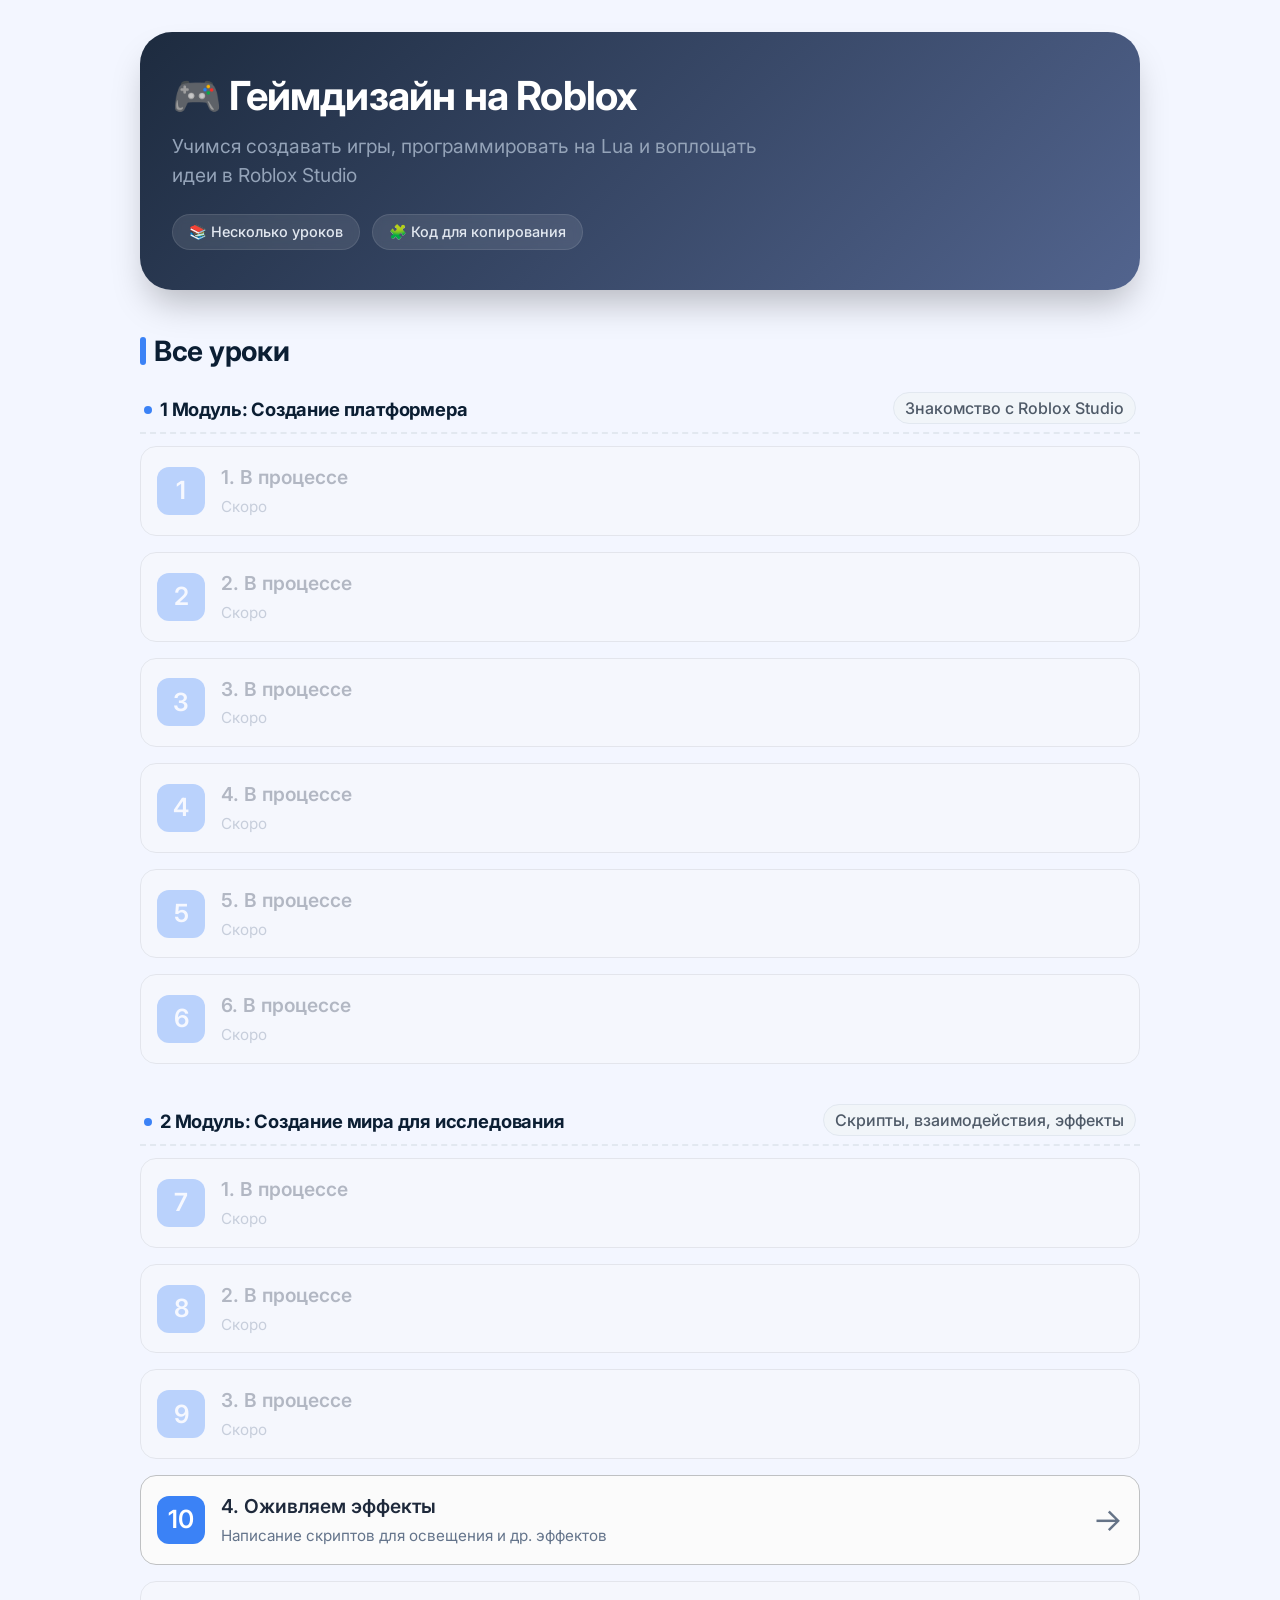
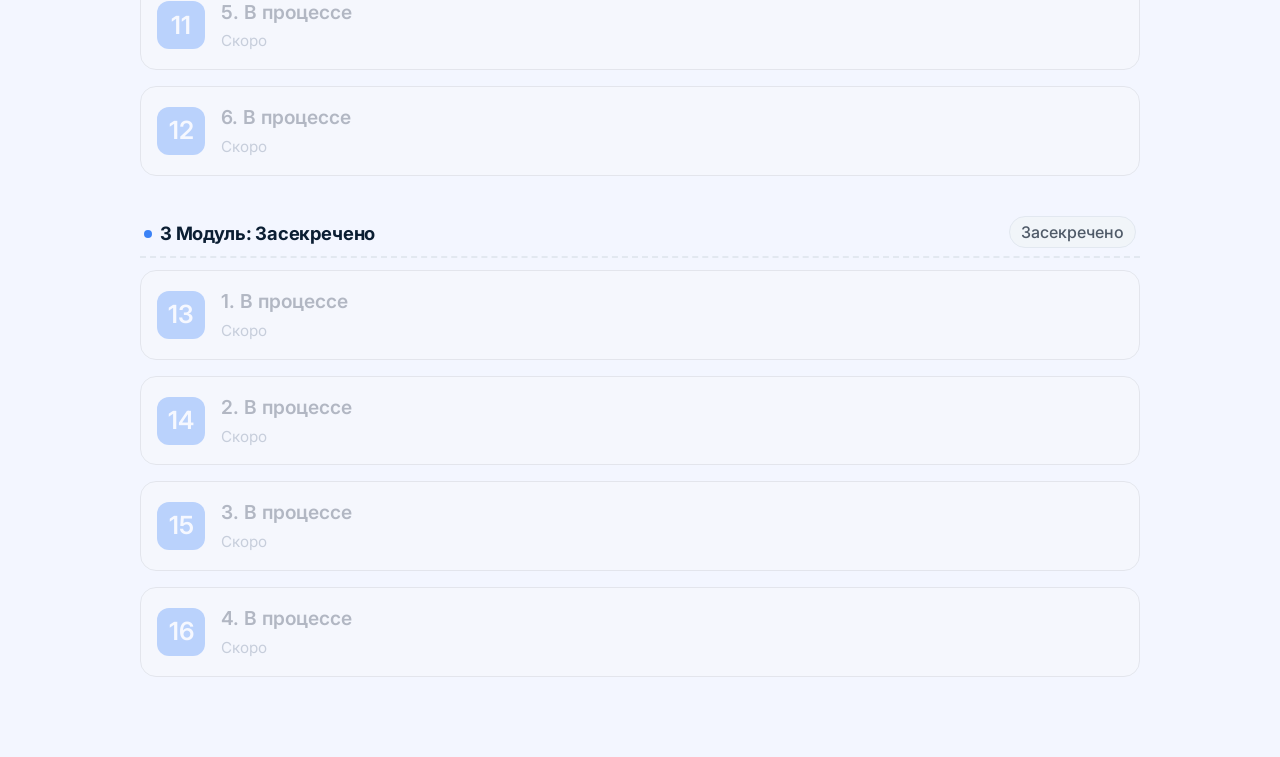
==== commit 4291cddf: "Update index.html" ====
--- a/index.html
+++ b/index.html
@@ -30,8 +30,8 @@
         <!-- ПОДТЕМА 1 -->
         <section class="topic-block">
           <header class="topic-header">
-            <h3 class="topic-title">1 Модуль. Знакомство с Roblox Studio</h3>
-            <span class="topic-range">Занятия 1 – 6. Создание платформера </span>
+            <h3 class="topic-title">1 Модуль: Создание платформера</h3>
+            <span class="topic-range">Знакомство с Roblox Studio</span>
           </header>
           <div class="lesson-list">
             <a class="lesson-item lesson-item--disabled" href="#">
@@ -82,8 +82,8 @@
         <!-- ПОДТЕМА 2 -->
         <section class="topic-block">
           <header class="topic-header">
-            <h3 class="topic-title">2 Модуль. Скрипты, взаимодействия, эффекты.</h3>
-            <span class="topic-range">Занятия 7 – 12. Создание мира для исследования</span>
+            <h3 class="topic-title">2 Модуль: Создание мира для исследования</h3>
+            <span class="topic-range">Скрипты, взаимодействия, эффекты</span>
           </header>
           <div class="lesson-list">
             <a class="lesson-item lesson-item--disabled" href="#">
@@ -135,8 +135,8 @@
         <!-- ПОДТЕМА 3 — занятие 7 является первым в этой подтеме -->
         <section class="topic-block">
           <header class="topic-header">
-            <h3 class="topic-title">3 Модуль. Засекречено</h3>
-            <span class="topic-range">Занятия 13 - ...</span>
+            <h3 class="topic-title">3 Модуль: Засекречено</h3>
+            <span class="topic-range">Засекречено</span>
           </header>
           <div class="lesson-list">
             <a class="lesson-item lesson-item--disabled" href="#">
--- a/css/style.css
+++ b/css/style.css
@@ -7,7 +7,7 @@
   
   body {
     font-family: 'Inter', system-ui, -apple-system, sans-serif;
-    background: #f8fafc;
+    background: #f3f6ff;
     color: #0f172a;
     line-height: 1.5;
     padding: 2rem 1.5rem;
@@ -45,7 +45,7 @@
   
   /* ===== ХЕДЕР ===== */
   .hero {
-    background: linear-gradient(135deg, #1e293b 0%, #0f172a 100%);
+    background: linear-gradient(135deg, #1d2b3f 0%, #52648e 100%);
     color: white;
     border-radius: 2rem;
     padding: 2.5rem 2rem;
@@ -246,23 +246,24 @@
   .lesson-item {
     display: flex;
     align-items: center;
-    gap: 1.25rem;
-    background: white;
-    padding: 1.25rem 1.5rem;
-    border-radius: 1.25rem;
-    border: 1px solid #e9eef3;
+    gap: 1rem;
+    background: rgb(251, 251, 251);
+    padding: 1rem 1rem;
+    border-radius: 1rem;
+    border: 1px solid #bfc1c3;
     text-decoration: none;
     color: inherit;
     transition: box-shadow 0.2s, border-color 0.2s, transform 0.1s;
   }
   
   .lesson-item:hover {
-    box-shadow: 0 10px 20px -8px rgba(0, 0, 0, 0.1);
-    border-color: #cbd5e1;
+    box-shadow: 0 10px 20px -8px rgba(0, 0, 0, 0.2);
+    border-color: #506074;
+    background: rgb(255, 255, 255);
   }
   
   .lesson-item--disabled {
-    opacity: 0.55;
+    opacity: 0.3;
     pointer-events: none;
   }
   
@@ -285,7 +286,7 @@
   }
   
   .lesson-item__body h3 {
-    font-size: 1.1rem;
+    font-size: 1.2rem;
     font-weight: 600;
     color: #1e293b;
     margin-bottom: 0.25rem;
@@ -297,8 +298,8 @@
   }
   
   .lesson-item__arrow {
-    color: #94a3b8;
-    font-size: 1.25rem;
+    color: #657387;
+    font-size: 2rem;
   }
   
   /* ===== КАРТОЧКИ ЗАДАНИЙ ===== */
@@ -566,9 +567,9 @@
   }
   
   .topic-range {
-    font-size: 0.85rem;
+    font-size: 1rem;
     font-weight: 500;
-    color: #64748b;
+    color: #4f5a68;
     background: #f1f5f9;
     padding: 0.2rem 0.7rem;
     border-radius: 40px;
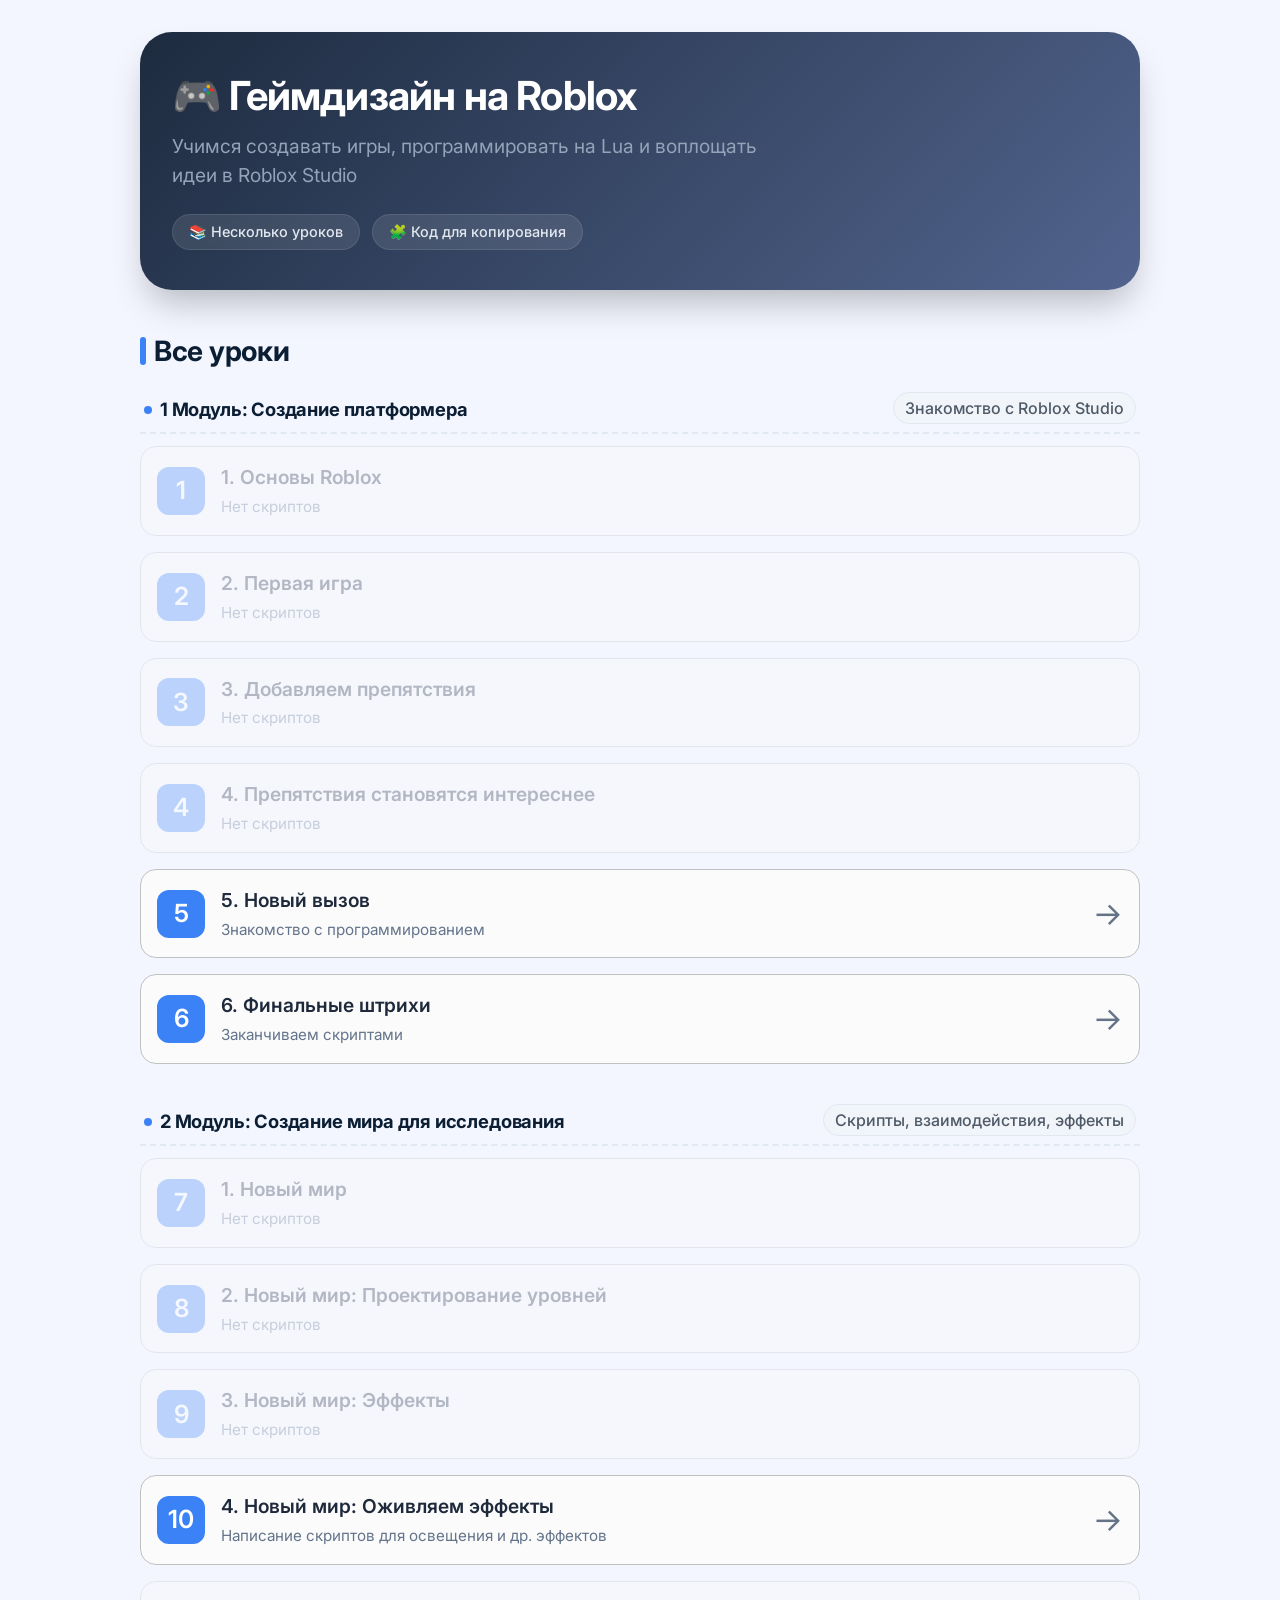
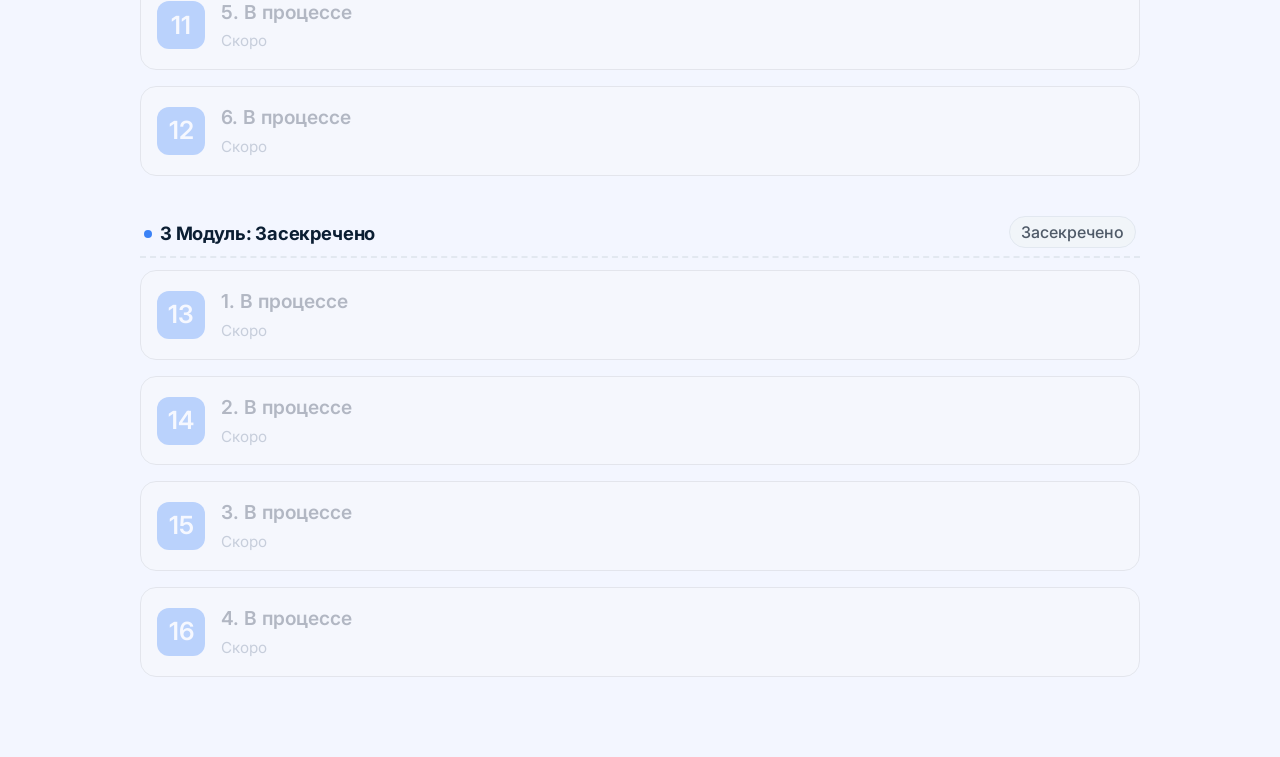
==== commit e8b3a921: "Update index.html" ====
--- a/index.html
+++ b/index.html
@@ -37,44 +37,46 @@
             <a class="lesson-item lesson-item--disabled" href="#">
               <span class="lesson-item__num">1</span>
               <div class="lesson-item__body">
-                <h3>1. В процессе</h3>
-                <p>Скоро</p>
+                <h3>1. Основы Roblox</h3>
+                <p>Нет скриптов</p>
               </div>
             </a>
             <a class="lesson-item lesson-item--disabled" href="#">
               <span class="lesson-item__num">2</span>
               <div class="lesson-item__body">
-                <h3>2. В процессе</h3>
-                <p>Скоро</p>
+                <h3>2. Первая игра</h3>
+                <p>Нет скриптов</p>
               </div>
             </a>
             <a class="lesson-item lesson-item--disabled" href="#">
               <span class="lesson-item__num">3</span>
               <div class="lesson-item__body">
-                <h3>3. В процессе</h3>
-                <p>Скоро</p>
+                <h3>3. Добавляем препятствия</h3>
+                <p>Нет скриптов</p>
               </div>
             </a>
             <a class="lesson-item lesson-item--disabled" href="#">
               <span class="lesson-item__num">4</span>
               <div class="lesson-item__body">
-                <h3>4. В процессе</h3>
-                <p>Скоро</p>
+                <h3>4. Препятствия становятся интереснее</h3>
+                <p>Нет скриптов</p>
               </div>
             </a>
-            <a class="lesson-item lesson-item--disabled" href="#">
+            <a class="lesson-item" href="lessons/lesson-5.html">
               <span class="lesson-item__num">5</span>
               <div class="lesson-item__body">
-                <h3>5. В процессе</h3>
-                <p>Скоро</p>
+                <h3>5. Новый вызов</h3>
+                <p>Знакомство с программированием</p>
               </div>
+              <span class="lesson-item__arrow">→</span>
             </a>
-            <a class="lesson-item lesson-item--disabled" href="#">
+            <a class="lesson-item" href="lessons/lesson-6.html">
               <span class="lesson-item__num">6</span>
               <div class="lesson-item__body">
-                <h3>6. В процессе</h3>
-                <p>Скоро</p>
+                <h3>6. Финальные штрихи</h3>
+                <p>Заканчиваем скриптами</p>
               </div>
+              <span class="lesson-item__arrow">→</span>
             </a>
           </div>
         </section>
@@ -89,28 +91,28 @@
             <a class="lesson-item lesson-item--disabled" href="#">
               <span class="lesson-item__num">7</span>
               <div class="lesson-item__body">
-                <h3>1. В процессе</h3>
-                <p>Скоро</p>
+                <h3>1. Новый мир</h3>
+                <p>Нет скриптов</p>
               </div>
             </a>
             <a class="lesson-item lesson-item--disabled" href="#">
               <span class="lesson-item__num">8</span>
               <div class="lesson-item__body">
-                <h3>2. В процессе</h3>
-                <p>Скоро</p>
+                <h3>2. Новый мир: Проектирование уровней</h3>
+                <p>Нет скриптов</p>
               </div>
             </a>
             <a class="lesson-item lesson-item--disabled" href="#">
               <span class="lesson-item__num">9</span>
               <div class="lesson-item__body">
-                <h3>3. В процессе</h3>
-                <p>Скоро</p>
+                <h3>3. Новый мир: Эффекты</h3>
+                <p>Нет скриптов</p>
               </div>
             </a>
             <a class="lesson-item" href="lessons/lesson-10.html">
               <span class="lesson-item__num">10</span>
               <div class="lesson-item__body">
-                <h3>4. Оживляем эффекты</h3>
+                <h3>4. Новый мир: Оживляем эффекты</h3>
                 <p>Написание скриптов для освещения и др. эффектов</p>
               </div>
               <span class="lesson-item__arrow">→</span>
--- a/css/style.css
+++ b/css/style.css
@@ -4,7 +4,9 @@
     padding: 0;
     box-sizing: border-box;
   }
-  
+  html {
+    scroll-behavior: smooth;
+  }
   body {
     font-family: 'Inter', system-ui, -apple-system, sans-serif;
     background: #f3f6ff;
@@ -233,7 +235,21 @@
     border-color: #2563eb;
     box-shadow: 0 4px 10px -4px rgba(37, 99, 235, 0.5);
   }
-  
+  .task-link {
+    display: inline-flex;
+    align-items: center;
+    gap: 1rem;
+    color: #3b82f6;
+    font-weight: 600;
+    text-decoration: none;
+    border-bottom: 2px dashed #93c5fd;
+    transition: color 0.15s, border-color 0.15s;
+  }
+  
+  .task-link:hover {
+    color: #1d4ed8;
+    border-bottom-color: #1d4ed8;
+  }
   
   
   /* ===== СПИСОК УРОКОВ (главная) ===== */
@@ -345,10 +361,10 @@
   .task-number {
     background: #3b82f6;
     color: white;
-    font-size: 0.9rem;
-    font-weight: 600;
-    width: 2rem;
-    height: 2rem;
+    font-size: 25px;
+    font-weight: 600;
+    width: 3rem;
+    height: 3rem;
     display: inline-flex;
     align-items: center;
     justify-content: center;
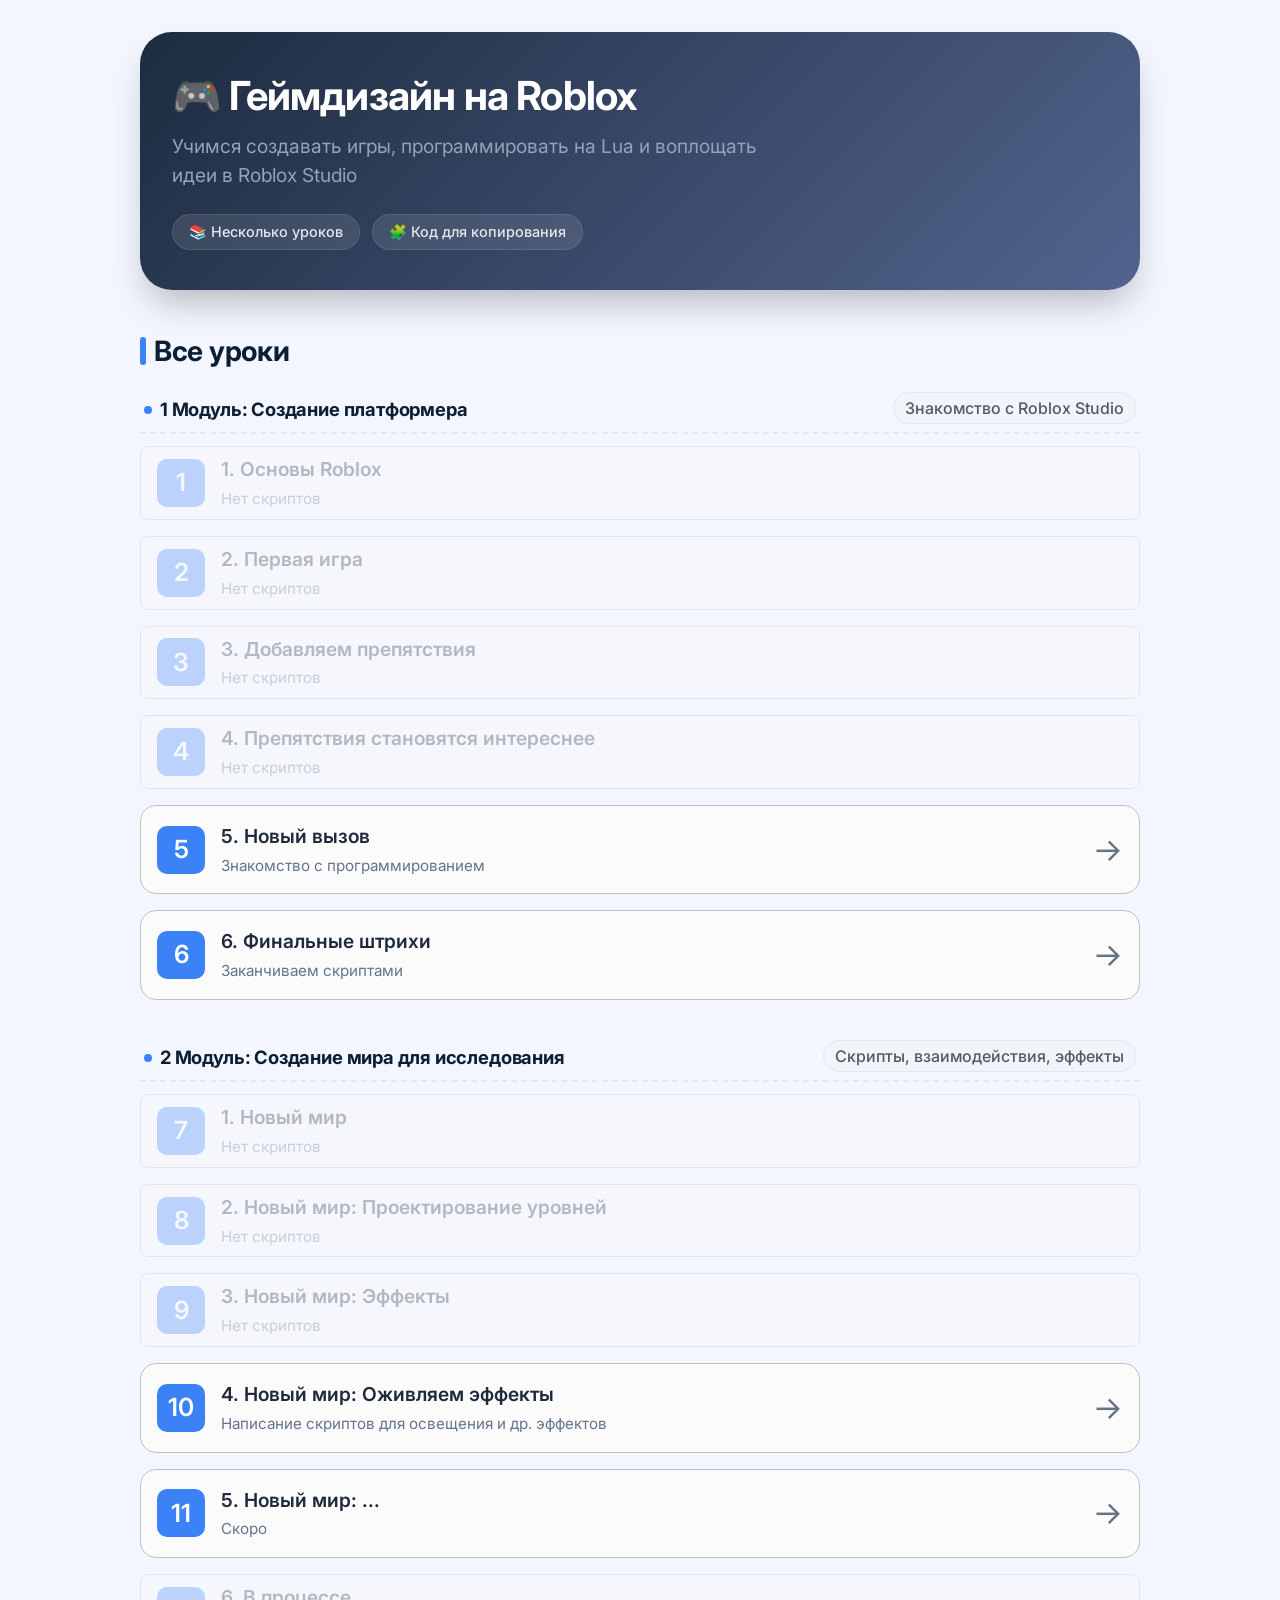
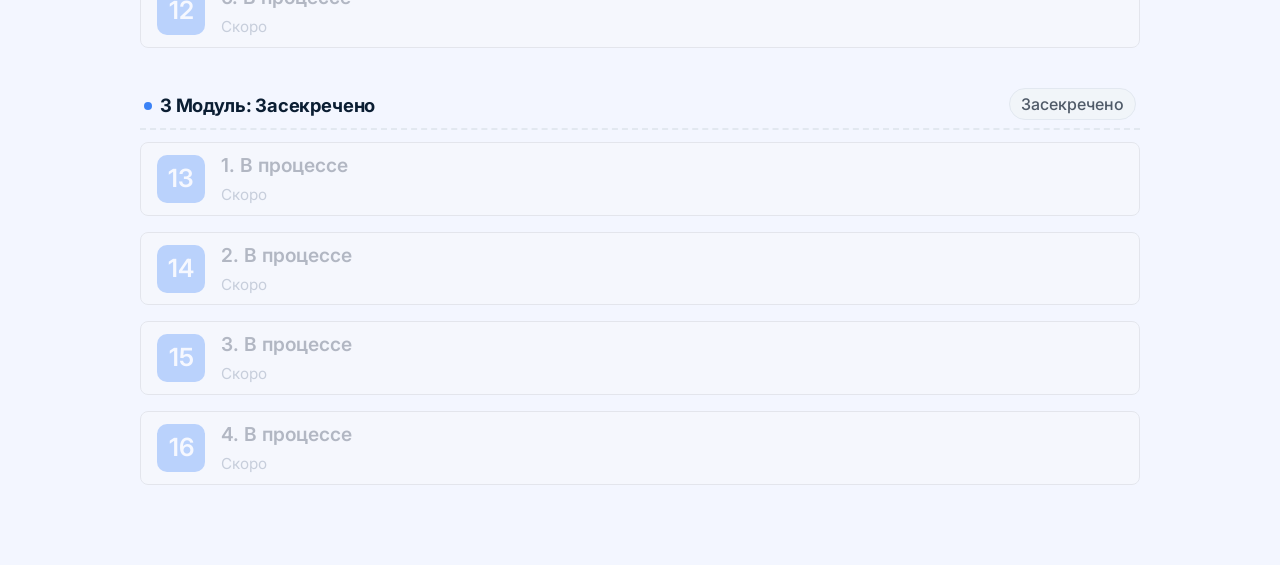
==== commit 8b97e5e9: "Update index.html" ====
--- a/index.html
+++ b/index.html
@@ -117,12 +117,13 @@
               </div>
               <span class="lesson-item__arrow">→</span>
             </a>
-            <a class="lesson-item lesson-item--disabled" href="#">
+            <a class="lesson-item" href="lessons/lesson-11.html">
               <span class="lesson-item__num">11</span>
               <div class="lesson-item__body">
-                <h3>5. В процессе</h3>
+                <h3>5. Новый мир: ...</h3>
                 <p>Скоро</p>
               </div>
+              <span class="lesson-item__arrow">→</span>
             </a>
             <a class="lesson-item lesson-item--disabled" href="#">
               <span class="lesson-item__num">12</span>
--- a/css/style.css
+++ b/css/style.css
@@ -281,6 +281,8 @@
   .lesson-item--disabled {
     opacity: 0.3;
     pointer-events: none;
+    padding: 0.5rem 1rem;
+    border-radius: 0.5rem;
   }
   
   .lesson-item__num {
@@ -289,7 +291,7 @@
     width: 3rem;
     height: 3rem;
     font-size: 25px;
-    border-radius: 12px;
+    border-radius: 10px;
     display: inline-flex;
     align-items: center;
     justify-content: center;
